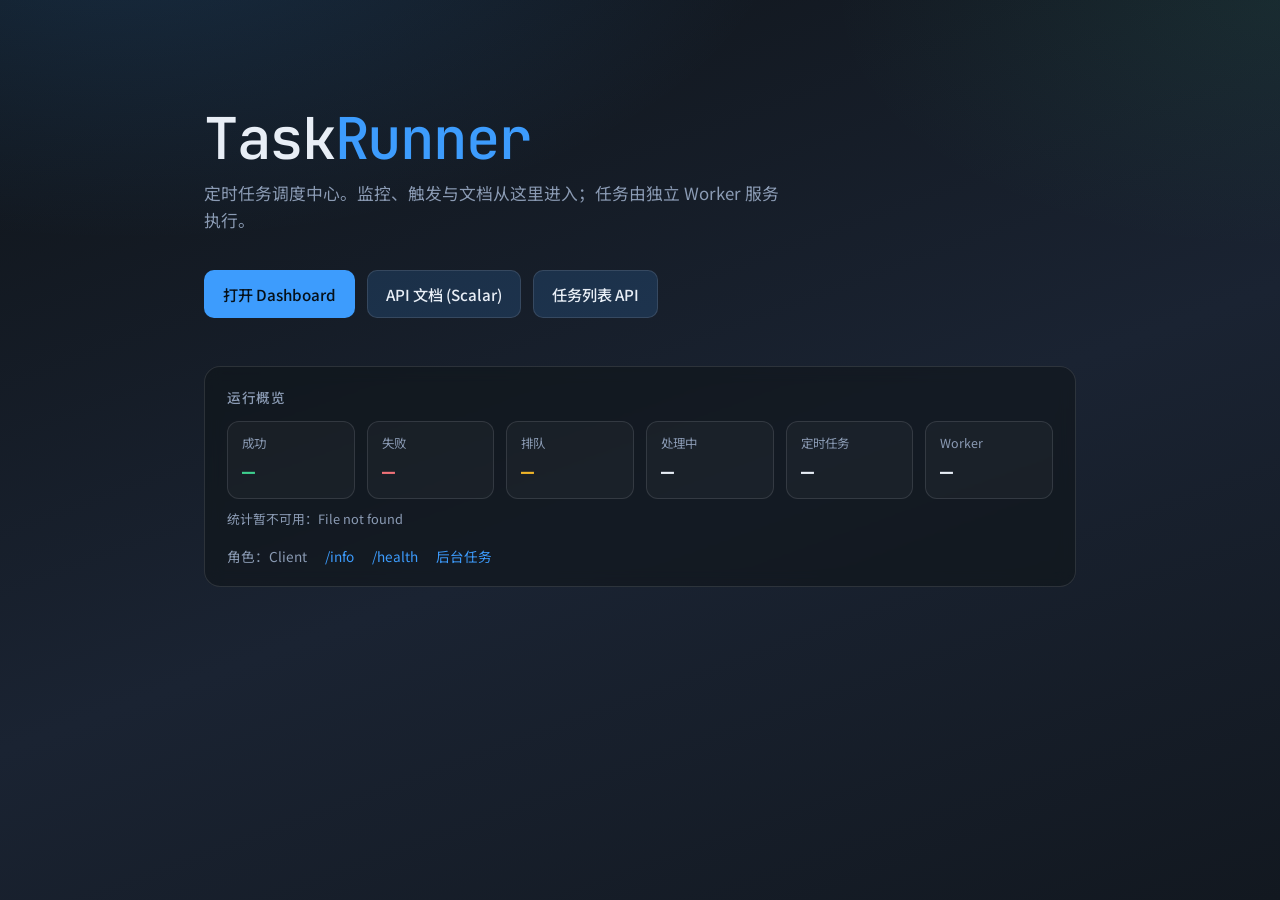
==== src/TaskRunner.Api/wwwroot/index.html @ 55ed44de "新增首页入口，并为 Scalar 接口补充简短中文摘要。 Co-authored-by: Cursor <cursoragent@cursor.com>" ====
<!DOCTYPE html>
<html lang="zh-CN">
<head>
  <meta charset="utf-8" />
  <meta name="viewport" content="width=device-width, initial-scale=1" />
  <title>TaskRunner</title>
  <link rel="preconnect" href="https://fonts.googleapis.com" />
  <link rel="preconnect" href="https://fonts.gstatic.com" crossorigin />
  <link href="https://fonts.googleapis.com/css2?family=Noto+Sans+SC:wght@400;500;700&family=JetBrains+Mono:wght@500&display=swap" rel="stylesheet" />
  <style>
    :root {
      --bg0: #0f1419;
      --bg1: #1a2332;
      --ink: #e8eef6;
      --muted: #8b9bb4;
      --line: rgba(232, 238, 246, 0.12);
      --accent: #3d9cfd;
      --accent-dim: rgba(61, 156, 253, 0.16);
      --ok: #3ecf8e;
      --warn: #f0b429;
      --bad: #f07178;
    }

    * { box-sizing: border-box; }
    html, body { height: 100%; margin: 0; }
    body {
      font-family: "Noto Sans SC", "Segoe UI", sans-serif;
      color: var(--ink);
      background:
        radial-gradient(1200px 600px at 10% -10%, rgba(61, 156, 253, 0.18), transparent 55%),
        radial-gradient(900px 500px at 100% 0%, rgba(62, 207, 142, 0.08), transparent 50%),
        linear-gradient(160deg, var(--bg0), var(--bg1) 55%, #121820);
      min-height: 100%;
    }

    .wrap {
      max-width: 920px;
      margin: 0 auto;
      padding: 12vh 24px 48px;
    }

    .brand {
      font-family: "JetBrains Mono", ui-monospace, monospace;
      font-size: clamp(2.4rem, 6vw, 3.6rem);
      font-weight: 500;
      letter-spacing: -0.04em;
      margin: 0 0 12px;
      line-height: 1.05;
    }

    .brand span { color: var(--accent); }

    .lead {
      margin: 0 0 36px;
      max-width: 36rem;
      color: var(--muted);
      font-size: 1.05rem;
      line-height: 1.6;
    }

    .actions {
      display: flex;
      flex-wrap: wrap;
      gap: 12px;
      margin-bottom: 48px;
    }

    .btn {
      display: inline-flex;
      align-items: center;
      gap: 8px;
      padding: 12px 18px;
      border-radius: 10px;
      text-decoration: none;
      font-weight: 500;
      font-size: 0.95rem;
      border: 1px solid var(--line);
      transition: transform 0.15s ease, background 0.15s ease, border-color 0.15s ease;
    }

    .btn:hover { transform: translateY(-1px); }
    .btn-primary {
      background: var(--accent);
      color: #061018;
      border-color: transparent;
    }
    .btn-primary:hover { background: #62b0ff; }
    .btn-ghost {
      background: var(--accent-dim);
      color: var(--ink);
    }
    .btn-ghost:hover { border-color: rgba(61, 156, 253, 0.45); }

    .panel {
      border: 1px solid var(--line);
      border-radius: 16px;
      background: rgba(15, 20, 25, 0.55);
      backdrop-filter: blur(8px);
      padding: 20px 22px;
    }

    .panel h2 {
      margin: 0 0 14px;
      font-size: 0.85rem;
      font-weight: 500;
      color: var(--muted);
      letter-spacing: 0.04em;
      text-transform: uppercase;
    }

    .stats {
      display: grid;
      grid-template-columns: repeat(auto-fit, minmax(120px, 1fr));
      gap: 12px;
    }

    .stat {
      padding: 12px 14px;
      border-radius: 12px;
      background: rgba(255, 255, 255, 0.03);
      border: 1px solid var(--line);
    }

    .stat .label {
      display: block;
      font-size: 0.78rem;
      color: var(--muted);
      margin-bottom: 6px;
    }

    .stat .value {
      font-family: "JetBrains Mono", ui-monospace, monospace;
      font-size: 1.35rem;
      font-weight: 500;
    }

    .stat.ok .value { color: var(--ok); }
    .stat.bad .value { color: var(--bad); }
    .stat.warn .value { color: var(--warn); }

    .meta {
      margin-top: 18px;
      display: flex;
      flex-wrap: wrap;
      gap: 10px 18px;
      font-size: 0.85rem;
      color: var(--muted);
    }

    .meta a { color: var(--accent); text-decoration: none; }
    .meta a:hover { text-decoration: underline; }

    .hint {
      margin-top: 10px;
      font-size: 0.8rem;
      color: var(--muted);
      min-height: 1.2em;
    }

    @media (max-width: 560px) {
      .wrap { padding-top: 8vh; }
      .actions { flex-direction: column; }
      .btn { justify-content: center; }
    }
  </style>
</head>
<body>
  <main class="wrap">
    <h1 class="brand">Task<span>Runner</span></h1>
    <p class="lead">定时任务调度中心。监控、触发与文档从这里进入；任务由独立 Worker 服务执行。</p>

    <div class="actions">
      <a class="btn btn-primary" id="link-dashboard" href="/taskrunner">打开 Dashboard</a>
      <a class="btn btn-ghost" id="link-scalar" href="/scalar" hidden>API 文档 (Scalar)</a>
      <a class="btn btn-ghost" href="/api/tasks">任务列表 API</a>
    </div>

    <section class="panel" aria-label="运行概览">
      <h2>运行概览</h2>
      <div class="stats" id="stats">
        <div class="stat ok"><span class="label">成功</span><span class="value" data-k="succeeded">—</span></div>
        <div class="stat bad"><span class="label">失败</span><span class="value" data-k="failed">—</span></div>
        <div class="stat warn"><span class="label">排队</span><span class="value" data-k="enqueued">—</span></div>
        <div class="stat"><span class="label">处理中</span><span class="value" data-k="processing">—</span></div>
        <div class="stat"><span class="label">定时任务</span><span class="value" data-k="recurring">—</span></div>
        <div class="stat"><span class="label">Worker</span><span class="value" data-k="servers">—</span></div>
      </div>
      <p class="hint" id="hint">正在加载统计…</p>
      <div class="meta">
        <span>角色：Client</span>
        <a href="/info">/info</a>
        <a href="/health">/health</a>
        <a href="/api/background-jobs">后台任务</a>
      </div>
    </section>
  </main>

  <script>
    (async function () {
      const hint = document.getElementById("hint");
      const scalar = document.getElementById("link-scalar");
      const dashboard = document.getElementById("link-dashboard");

      try {
        const info = await fetch("/info").then((r) => r.json());
        if (info.dashboard) dashboard.href = info.dashboard;
        if (info.scalar) {
          scalar.hidden = false;
          scalar.href = info.scalar;
        }
      } catch (_) {
        /* keep defaults */
      }

      try {
        const stats = await fetch("/api/tasks/statistics").then((r) => {
          if (!r.ok) throw new Error(r.statusText);
          return r.json();
        });
        const map = {
          succeeded: stats.succeeded,
          failed: stats.failed,
          enqueued: stats.enqueued,
          processing: stats.processing,
          recurring: stats.recurring,
          servers: stats.servers
        };
        for (const [key, value] of Object.entries(map)) {
          const el = document.querySelector('[data-k="' + key + '"]');
          if (el) el.textContent = value ?? "—";
        }
        hint.textContent = "数据来自 Hangfire 监控接口。";
      } catch (err) {
        hint.textContent = "统计暂不可用：" + (err.message || "未知错误");
      }
    })();
  </script>
</body>
</html>
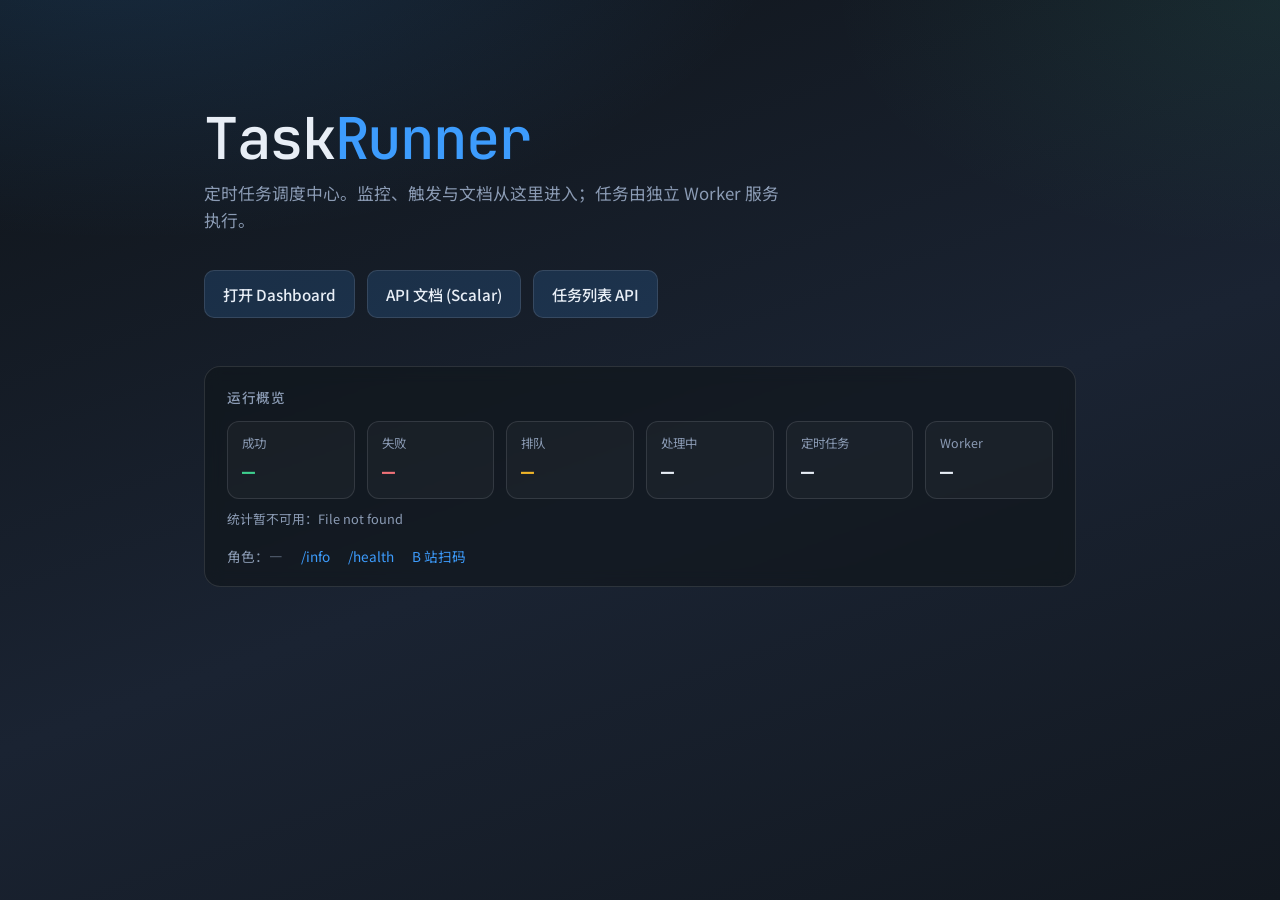
==== commit 271e2211: "重构简化项目：删除死代码、合并双库、优化 B 站日志格式 - 批次A：删除 Background 任务子系统、空转心跳服务、重复脚本及无效 using - 批次B：删除 Parameters 全链路；" ====
--- a/src/TaskRunner.Api/wwwroot/index.html
+++ b/src/TaskRunner.Api/wwwroot/index.html
@@ -1,239 +1,279 @@
 <!DOCTYPE html>
 <html lang="zh-CN">
 <head>
-  <meta charset="utf-8" />
-  <meta name="viewport" content="width=device-width, initial-scale=1" />
-  <title>TaskRunner</title>
-  <link rel="preconnect" href="https://fonts.googleapis.com" />
-  <link rel="preconnect" href="https://fonts.gstatic.com" crossorigin />
-  <link href="https://fonts.googleapis.com/css2?family=Noto+Sans+SC:wght@400;500;700&family=JetBrains+Mono:wght@500&display=swap" rel="stylesheet" />
-  <style>
-    :root {
-      --bg0: #0f1419;
-      --bg1: #1a2332;
-      --ink: #e8eef6;
-      --muted: #8b9bb4;
-      --line: rgba(232, 238, 246, 0.12);
-      --accent: #3d9cfd;
-      --accent-dim: rgba(61, 156, 253, 0.16);
-      --ok: #3ecf8e;
-      --warn: #f0b429;
-      --bad: #f07178;
-    }
-
-    * { box-sizing: border-box; }
-    html, body { height: 100%; margin: 0; }
-    body {
-      font-family: "Noto Sans SC", "Segoe UI", sans-serif;
-      color: var(--ink);
-      background:
-        radial-gradient(1200px 600px at 10% -10%, rgba(61, 156, 253, 0.18), transparent 55%),
-        radial-gradient(900px 500px at 100% 0%, rgba(62, 207, 142, 0.08), transparent 50%),
-        linear-gradient(160deg, var(--bg0), var(--bg1) 55%, #121820);
-      min-height: 100%;
-    }
-
-    .wrap {
-      max-width: 920px;
-      margin: 0 auto;
-      padding: 12vh 24px 48px;
-    }
-
-    .brand {
-      font-family: "JetBrains Mono", ui-monospace, monospace;
-      font-size: clamp(2.4rem, 6vw, 3.6rem);
-      font-weight: 500;
-      letter-spacing: -0.04em;
-      margin: 0 0 12px;
-      line-height: 1.05;
-    }
-
-    .brand span { color: var(--accent); }
-
-    .lead {
-      margin: 0 0 36px;
-      max-width: 36rem;
-      color: var(--muted);
-      font-size: 1.05rem;
-      line-height: 1.6;
-    }
-
-    .actions {
-      display: flex;
-      flex-wrap: wrap;
-      gap: 12px;
-      margin-bottom: 48px;
-    }
-
-    .btn {
-      display: inline-flex;
-      align-items: center;
-      gap: 8px;
-      padding: 12px 18px;
-      border-radius: 10px;
-      text-decoration: none;
-      font-weight: 500;
-      font-size: 0.95rem;
-      border: 1px solid var(--line);
-      transition: transform 0.15s ease, background 0.15s ease, border-color 0.15s ease;
-    }
-
-    .btn:hover { transform: translateY(-1px); }
-    .btn-primary {
-      background: var(--accent);
-      color: #061018;
-      border-color: transparent;
-    }
-    .btn-primary:hover { background: #62b0ff; }
-    .btn-ghost {
-      background: var(--accent-dim);
-      color: var(--ink);
-    }
-    .btn-ghost:hover { border-color: rgba(61, 156, 253, 0.45); }
-
-    .panel {
-      border: 1px solid var(--line);
-      border-radius: 16px;
-      background: rgba(15, 20, 25, 0.55);
-      backdrop-filter: blur(8px);
-      padding: 20px 22px;
-    }
-
-    .panel h2 {
-      margin: 0 0 14px;
-      font-size: 0.85rem;
-      font-weight: 500;
-      color: var(--muted);
-      letter-spacing: 0.04em;
-      text-transform: uppercase;
-    }
-
-    .stats {
-      display: grid;
-      grid-template-columns: repeat(auto-fit, minmax(120px, 1fr));
-      gap: 12px;
-    }
-
-    .stat {
-      padding: 12px 14px;
-      border-radius: 12px;
-      background: rgba(255, 255, 255, 0.03);
-      border: 1px solid var(--line);
-    }
-
-    .stat .label {
-      display: block;
-      font-size: 0.78rem;
-      color: var(--muted);
-      margin-bottom: 6px;
-    }
-
-    .stat .value {
-      font-family: "JetBrains Mono", ui-monospace, monospace;
-      font-size: 1.35rem;
-      font-weight: 500;
-    }
-
-    .stat.ok .value { color: var(--ok); }
-    .stat.bad .value { color: var(--bad); }
-    .stat.warn .value { color: var(--warn); }
-
-    .meta {
-      margin-top: 18px;
-      display: flex;
-      flex-wrap: wrap;
-      gap: 10px 18px;
-      font-size: 0.85rem;
-      color: var(--muted);
-    }
-
-    .meta a { color: var(--accent); text-decoration: none; }
-    .meta a:hover { text-decoration: underline; }
-
-    .hint {
-      margin-top: 10px;
-      font-size: 0.8rem;
-      color: var(--muted);
-      min-height: 1.2em;
-    }
-
-    @media (max-width: 560px) {
-      .wrap { padding-top: 8vh; }
-      .actions { flex-direction: column; }
-      .btn { justify-content: center; }
-    }
-  </style>
+    <meta charset="utf-8" />
+    <meta name="viewport" content="width=device-width, initial-scale=1" />
+    <title>TaskRunner</title>
+    <link rel="preconnect" href="https://fonts.googleapis.com" />
+    <link rel="preconnect" href="https://fonts.gstatic.com" crossorigin />
+    <link href="https://fonts.googleapis.com/css2?family=Noto+Sans+SC:wght@400;500;700&family=JetBrains+Mono:wght@500&display=swap" rel="stylesheet" />
+    <style>
+        :root {
+            --bg0: #0f1419;
+            --bg1: #1a2332;
+            --ink: #e8eef6;
+            --muted: #8b9bb4;
+            --line: rgba(232, 238, 246, 0.12);
+            --accent: #3d9cfd;
+            --accent-dim: rgba(61, 156, 253, 0.16);
+            --ok: #3ecf8e;
+            --warn: #f0b429;
+            --bad: #f07178;
+        }
+
+        * {
+            box-sizing: border-box;
+        }
+
+        html, body {
+            height: 100%;
+            margin: 0;
+        }
+
+        body {
+            font-family: "Noto Sans SC", "Segoe UI", sans-serif;
+            color: var(--ink);
+            background: radial-gradient(1200px 600px at 10% -10%, rgba(61, 156, 253, 0.18), transparent 55%), radial-gradient(900px 500px at 100% 0%, rgba(62, 207, 142, 0.08), transparent 50%), linear-gradient(160deg, var(--bg0), var(--bg1) 55%, #121820);
+            min-height: 100%;
+        }
+
+        .wrap {
+            max-width: 920px;
+            margin: 0 auto;
+            padding: 12vh 24px 48px;
+        }
+
+        .brand {
+            font-family: "JetBrains Mono", ui-monospace, monospace;
+            font-size: clamp(2.4rem, 6vw, 3.6rem);
+            font-weight: 500;
+            letter-spacing: -0.04em;
+            margin: 0 0 12px;
+            line-height: 1.05;
+        }
+
+            .brand span {
+                color: var(--accent);
+            }
+
+        .lead {
+            margin: 0 0 36px;
+            max-width: 36rem;
+            color: var(--muted);
+            font-size: 1.05rem;
+            line-height: 1.6;
+        }
+
+        .actions {
+            display: flex;
+            flex-wrap: wrap;
+            gap: 12px;
+            margin-bottom: 48px;
+        }
+
+        .btn {
+            display: inline-flex;
+            align-items: center;
+            gap: 8px;
+            padding: 12px 18px;
+            border-radius: 10px;
+            text-decoration: none;
+            font-weight: 500;
+            font-size: 0.95rem;
+            border: 1px solid var(--line);
+            transition: transform 0.15s ease, background 0.15s ease, border-color 0.15s ease;
+        }
+
+            .btn:hover {
+                transform: translateY(-1px);
+            }
+
+        .btn-primary {
+            background: var(--accent);
+            color: #061018;
+            border-color: transparent;
+        }
+
+            .btn-primary:hover {
+                background: #62b0ff;
+            }
+
+        .btn-ghost {
+            background: var(--accent-dim);
+            color: var(--ink);
+        }
+
+            .btn-ghost:hover {
+                border-color: rgba(61, 156, 253, 0.45);
+            }
+
+        .panel {
+            border: 1px solid var(--line);
+            border-radius: 16px;
+            background: rgba(15, 20, 25, 0.55);
+            backdrop-filter: blur(8px);
+            padding: 20px 22px;
+        }
+
+            .panel h2 {
+                margin: 0 0 14px;
+                font-size: 0.85rem;
+                font-weight: 500;
+                color: var(--muted);
+                letter-spacing: 0.04em;
+                text-transform: uppercase;
+            }
+
+        .stats {
+            display: grid;
+            grid-template-columns: repeat(auto-fit, minmax(120px, 1fr));
+            gap: 12px;
+        }
+
+        .stat {
+            padding: 12px 14px;
+            border-radius: 12px;
+            background: rgba(255, 255, 255, 0.03);
+            border: 1px solid var(--line);
+        }
+
+            .stat .label {
+                display: block;
+                font-size: 0.78rem;
+                color: var(--muted);
+                margin-bottom: 6px;
+            }
+
+            .stat .value {
+                font-family: "JetBrains Mono", ui-monospace, monospace;
+                font-size: 1.35rem;
+                font-weight: 500;
+            }
+
+            .stat.ok .value {
+                color: var(--ok);
+            }
+
+            .stat.bad .value {
+                color: var(--bad);
+            }
+
+            .stat.warn .value {
+                color: var(--warn);
+            }
+
+        .meta {
+            margin-top: 18px;
+            display: flex;
+            flex-wrap: wrap;
+            gap: 10px 18px;
+            font-size: 0.85rem;
+            color: var(--muted);
+        }
+
+            .meta a {
+                color: var(--accent);
+                text-decoration: none;
+            }
+
+                .meta a:hover {
+                    text-decoration: underline;
+                }
+
+        .hint {
+            margin-top: 10px;
+            font-size: 0.8rem;
+            color: var(--muted);
+            min-height: 1.2em;
+        }
+
+        @media (max-width: 560px) {
+            .wrap {
+                padding-top: 8vh;
+            }
+
+            .actions {
+                flex-direction: column;
+            }
+
+            .btn {
+                justify-content: center;
+            }
+        }
+    </style>
 </head>
 <body>
-  <main class="wrap">
-    <h1 class="brand">Task<span>Runner</span></h1>
-    <p class="lead">定时任务调度中心。监控、触发与文档从这里进入；任务由独立 Worker 服务执行。</p>
-
-    <div class="actions">
-      <a class="btn btn-primary" id="link-dashboard" href="/taskrunner">打开 Dashboard</a>
-      <a class="btn btn-ghost" id="link-scalar" href="/scalar" hidden>API 文档 (Scalar)</a>
-      <a class="btn btn-ghost" href="/api/tasks">任务列表 API</a>
-    </div>
-
-    <section class="panel" aria-label="运行概览">
-      <h2>运行概览</h2>
-      <div class="stats" id="stats">
-        <div class="stat ok"><span class="label">成功</span><span class="value" data-k="succeeded">—</span></div>
-        <div class="stat bad"><span class="label">失败</span><span class="value" data-k="failed">—</span></div>
-        <div class="stat warn"><span class="label">排队</span><span class="value" data-k="enqueued">—</span></div>
-        <div class="stat"><span class="label">处理中</span><span class="value" data-k="processing">—</span></div>
-        <div class="stat"><span class="label">定时任务</span><span class="value" data-k="recurring">—</span></div>
-        <div class="stat"><span class="label">Worker</span><span class="value" data-k="servers">—</span></div>
-      </div>
-      <p class="hint" id="hint">正在加载统计…</p>
-      <div class="meta">
-        <span>角色：Client</span>
-        <a href="/info">/info</a>
-        <a href="/health">/health</a>
-        <a href="/api/background-jobs">后台任务</a>
-      </div>
-    </section>
-  </main>
-
-  <script>
-    (async function () {
-      const hint = document.getElementById("hint");
-      const scalar = document.getElementById("link-scalar");
-      const dashboard = document.getElementById("link-dashboard");
-
-      try {
-        const info = await fetch("/info").then((r) => r.json());
-        if (info.dashboard) dashboard.href = info.dashboard;
-        if (info.scalar) {
-          scalar.hidden = false;
-          scalar.href = info.scalar;
-        }
-      } catch (_) {
-        /* keep defaults */
-      }
-
-      try {
-        const stats = await fetch("/api/tasks/statistics").then((r) => {
-          if (!r.ok) throw new Error(r.statusText);
-          return r.json();
-        });
-        const map = {
-          succeeded: stats.succeeded,
-          failed: stats.failed,
-          enqueued: stats.enqueued,
-          processing: stats.processing,
-          recurring: stats.recurring,
-          servers: stats.servers
-        };
-        for (const [key, value] of Object.entries(map)) {
-          const el = document.querySelector('[data-k="' + key + '"]');
-          if (el) el.textContent = value ?? "—";
-        }
-        hint.textContent = "数据来自 Hangfire 监控接口。";
-      } catch (err) {
-        hint.textContent = "统计暂不可用：" + (err.message || "未知错误");
-      }
-    })();
-  </script>
+    <main class="wrap">
+        <h1 class="brand">Task<span>Runner</span></h1>
+        <p class="lead">定时任务调度中心。监控、触发与文档从这里进入；任务由独立 Worker 服务执行。</p>
+
+        <div class="actions">
+            <a class="btn btn-ghost" id="link-dashboard" href="/taskrunner">打开 Dashboard</a>
+            <a class="btn btn-ghost" id="link-scalar" href="/scalar" hidden>API 文档 (Scalar)</a>
+            <a class="btn btn-ghost" href="/api/tasks">任务列表 API</a>
+        </div>
+
+        <section class="panel" aria-label="运行概览">
+            <h2>运行概览</h2>
+            <div class="stats" id="stats">
+                <div class="stat ok"><span class="label">成功</span><span class="value" data-k="succeeded">—</span></div>
+                <div class="stat bad"><span class="label">失败</span><span class="value" data-k="failed">—</span></div>
+                <div class="stat warn"><span class="label">排队</span><span class="value" data-k="enqueued">—</span></div>
+                <div class="stat"><span class="label">处理中</span><span class="value" data-k="processing">—</span></div>
+                <div class="stat"><span class="label">定时任务</span><span class="value" data-k="recurring">—</span></div>
+                <div class="stat"><span class="label">Worker</span><span class="value" data-k="servers">—</span></div>
+            </div>
+            <p class="hint" id="hint">正在加载统计…</p>
+            <div class="meta">
+                <span>角色：<span id="role">—</span></span>
+                <a href="/info">/info</a>
+                <a href="/health">/health</a>
+                <a href="/bilibili-login.html">B 站扫码</a>
+            </div>
+        </section>
+    </main>
+
+    <script>
+        (async function () {
+            const hint = document.getElementById("hint");
+            const scalar = document.getElementById("link-scalar");
+            const dashboard = document.getElementById("link-dashboard");
+
+            try {
+                const info = await fetch("/info").then((r) => r.json());
+                if (info.dashboard) dashboard.href = info.dashboard;
+                const role = document.getElementById("role");
+                if (role && info.role) role.textContent = info.role;
+                if (info.scalar) {
+                    scalar.hidden = false;
+                    scalar.href = info.scalar;
+                }
+            } catch (_) {
+                /* keep defaults */
+            }
+
+            try {
+                const stats = await fetch("/api/tasks/statistics").then((r) => {
+                    if (!r.ok) throw new Error(r.statusText);
+                    return r.json();
+                });
+                const map = {
+                    succeeded: stats.succeeded,
+                    failed: stats.failed,
+                    enqueued: stats.enqueued,
+                    processing: stats.processing,
+                    recurring: stats.recurring,
+                    servers: stats.servers
+                };
+                for (const [key, value] of Object.entries(map)) {
+                    const el = document.querySelector('[data-k="' + key + '"]');
+                    if (el) el.textContent = value ?? "—";
+                }
+                hint.textContent = "数据来自 Hangfire 监控接口。";
+            } catch (err) {
+                hint.textContent = "统计暂不可用：" + (err.message || "未知错误");
+            }
+        })();
+    </script>
 </body>
 </html>
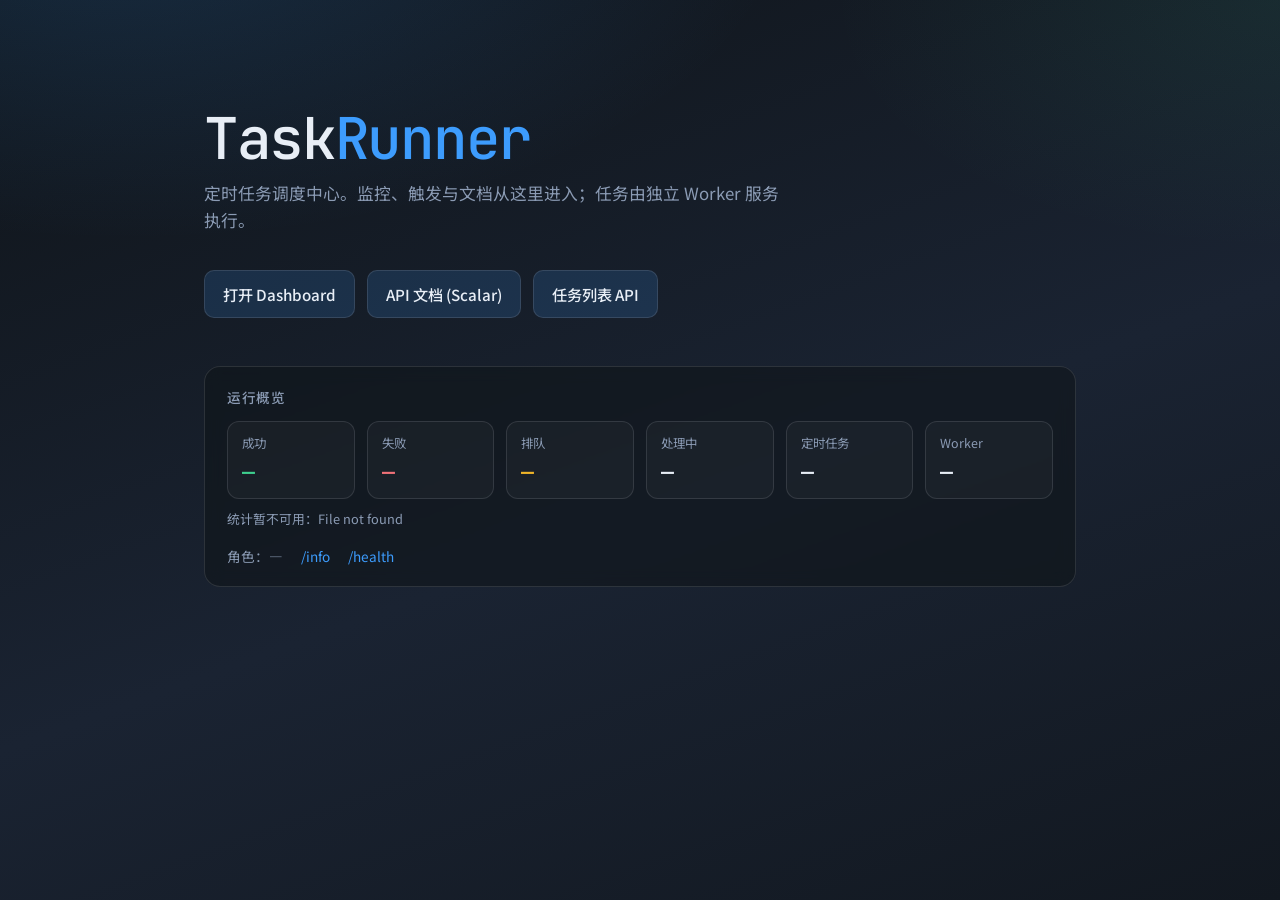
==== commit 887525a5: "feat!: 移除 Bilibili 业务模块，回归纯调度平台 BREAKING CHANGE: 删除 TaskRunner.Bilibili 项目、/api/bilibili 接口、 bilibil" ====
--- a/src/TaskRunner.Api/wwwroot/index.html
+++ b/src/TaskRunner.Api/wwwroot/index.html
@@ -228,7 +228,6 @@
                 <span>角色：<span id="role">—</span></span>
                 <a href="/info">/info</a>
                 <a href="/health">/health</a>
-                <a href="/bilibili-login.html">B 站扫码</a>
             </div>
         </section>
     </main>
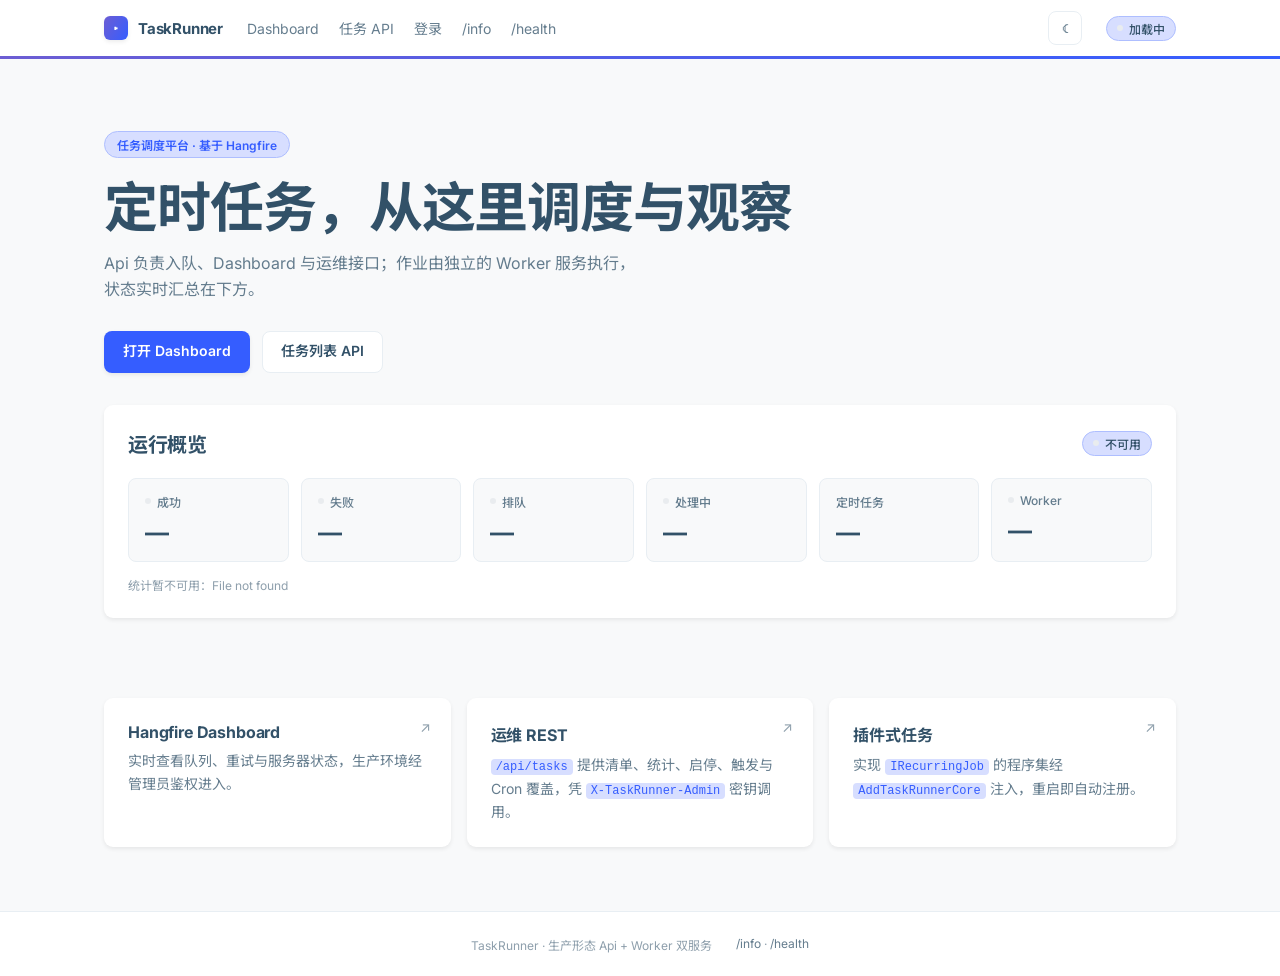
==== commit 30b9f4a5: "feat: Linux 部署支持——systemd 接入、部署件、打包脚本与部署文档 deploy/linux/ 提供 systemd 单元（Type=notify、崩溃自拉）与服务器端 instal" ====
--- a/src/TaskRunner.Api/wwwroot/index.html
+++ b/src/TaskRunner.Api/wwwroot/index.html
@@ -3,246 +3,631 @@
 <head>
     <meta charset="utf-8" />
     <meta name="viewport" content="width=device-width, initial-scale=1" />
-    <title>TaskRunner</title>
+    <title>TaskRunner — 任务调度平台</title>
+    <script>
+        // 主题初始化须在样式应用前完成，避免闪烁
+        document.documentElement.setAttribute(
+            "data-theme",
+            localStorage.getItem("tr-theme") === "dark" ? "dark" : "light");
+    </script>
     <link rel="preconnect" href="https://fonts.googleapis.com" />
     <link rel="preconnect" href="https://fonts.gstatic.com" crossorigin />
-    <link href="https://fonts.googleapis.com/css2?family=Noto+Sans+SC:wght@400;500;700&family=JetBrains+Mono:wght@500&display=swap" rel="stylesheet" />
+    <link href="https://fonts.googleapis.com/css2?family=Inter:wght@400;500;600;700&family=Noto+Sans+SC:wght@400;500;700&display=swap" rel="stylesheet" />
     <style>
+        /* 双主题 token：
+           light = LeptonX Light（源自 @volosoft/ngx-lepton-x bootstrap-light.css，紫蓝品牌渐变）
+           dark  = Linear（#010102 近黑画布 + 发丝线 + 薰衣草蓝 #5e6ad2，无渐变无阴影） */
         :root {
-            --bg0: #0f1419;
-            --bg1: #1a2332;
-            --ink: #e8eef6;
-            --muted: #8b9bb4;
-            --line: rgba(232, 238, 246, 0.12);
-            --accent: #3d9cfd;
-            --accent-dim: rgba(61, 156, 253, 0.16);
-            --ok: #3ecf8e;
-            --warn: #f0b429;
-            --bad: #f07178;
+            --radius: 8px;
+            --radius-lg: 9px;
+        }
+
+        html[data-theme="light"] {
+            color-scheme: light;
+            --body-bg: #f8f9fa;
+            --card-bg: #ffffff;
+            --tile-bg: #f8f9fa;
+            --border-color: #e8eef3;
+            --hover-border: #aebeff;
+            --body-color: #325168;
+            --body-secondary-color: rgba(50, 81, 104, 0.75);
+            --body-tertiary-color: rgba(50, 81, 104, 0.55);
+            --primary: #355dff;
+            --primary-hover: #2a4ae6;
+            --primary-bg-subtle: #d7deff;
+            --primary-border-subtle: #aebeff;
+            --mark-bg: linear-gradient(120deg, #6c5dd3 0%, #355dff 100%);
+            --brand-gradient: linear-gradient(120deg, #6c5dd3 0%, #355dff 100%);
+            --chip-bg: #d7deff;
+            --chip-border: #aebeff;
+            --chip-ink: #355dff;
+            --badge-bg: #d7deff;
+            --badge-border: #aebeff;
+            --badge-ink: #325168;
+            --btn2-hover-bg: #ffffff;
+            --card-hover-bg: #ffffff;
+            --secondary-bg: #e9ecef;
+            --success: #4fbf67;
+            --danger: #c00d49;
+            --shadow-sm: 0 0.125rem 0.25rem rgba(0, 0, 0, 0.075);
+            --shadow: 0 0.5rem 1rem rgba(0, 0, 0, 0.15);
+            --focus-ring: rgba(53, 93, 255, 0.12);
+            --nav-bg: rgba(255, 255, 255, 0.9);
+            --foot-bg: #ffffff;
+        }
+
+        html[data-theme="dark"] {
+            color-scheme: dark;
+            --body-bg: #010102;
+            --card-bg: #0f1011;
+            --tile-bg: #010102;
+            --border-color: #23252a;
+            --hover-border: #34343a;
+            --body-color: #f7f8f8;
+            --body-secondary-color: #d0d6e0;
+            --body-tertiary-color: #8a8f98;
+            --primary: #5e6ad2;
+            --primary-hover: #828fff;
+            --primary-bg-subtle: rgba(94, 106, 210, 0.16);
+            --primary-border-subtle: rgba(94, 106, 210, 0.45);
+            --mark-bg: #5e6ad2;
+            --chip-bg: transparent;
+            --chip-border: transparent;
+            --chip-ink: #8a8f98;
+            --badge-bg: #141516;
+            --badge-border: transparent;
+            --badge-ink: #d0d6e0;
+            --btn2-hover-bg: #141516;
+            --card-hover-bg: #141516;
+            --secondary-bg: #34343a;
+            --success: #27a644;
+            --danger: #eb5757;
+            --shadow-sm: none;
+            --shadow: none;
+            --focus-ring: rgba(94, 106, 210, 0.25);
+            --nav-bg: rgba(1, 1, 2, 0.86);
+            --foot-bg: #010102;
+            --radius-lg: 12px;
         }
 
         * {
             box-sizing: border-box;
         }
 
-        html, body {
-            height: 100%;
+        html {
+            background: var(--body-bg);
+        }
+
+        body {
             margin: 0;
-        }
-
-        body {
-            font-family: "Noto Sans SC", "Segoe UI", sans-serif;
-            color: var(--ink);
-            background: radial-gradient(1200px 600px at 10% -10%, rgba(61, 156, 253, 0.18), transparent 55%), radial-gradient(900px 500px at 100% 0%, rgba(62, 207, 142, 0.08), transparent 50%), linear-gradient(160deg, var(--bg0), var(--bg1) 55%, #121820);
-            min-height: 100%;
-        }
-
-        .wrap {
-            max-width: 920px;
+            min-height: 100vh;
+            background: var(--body-bg);
+            color: var(--body-color);
+            font-family: "Inter", -apple-system, "Segoe UI", "Noto Sans SC", "PingFang SC", "Microsoft YaHei", sans-serif;
+            font-size: 14px;
+            -webkit-font-smoothing: antialiased;
+        }
+
+        a {
+            color: var(--primary);
+            text-decoration: none;
+        }
+
+            a:hover {
+                text-decoration: underline;
+            }
+
+        [hidden] {
+            display: none !important;
+        }
+
+        :focus-visible {
+            outline: 2px solid var(--primary-border-subtle);
+            outline-offset: 2px;
+        }
+
+        .container {
+            max-width: 1120px;
             margin: 0 auto;
-            padding: 12vh 24px 48px;
-        }
-
-        .brand {
-            font-family: "JetBrains Mono", ui-monospace, monospace;
-            font-size: clamp(2.4rem, 6vw, 3.6rem);
+            padding: 0 24px;
+        }
+
+        /* ── 顶导航 ─────────────────────────────────────────── */
+
+        .nav {
+            position: sticky;
+            top: 0;
+            z-index: 10;
+            background: var(--nav-bg);
+            backdrop-filter: blur(10px);
+        }
+
+        .nav::after {
+            content: "";
+            display: block;
+            height: 3px;
+            background: var(--brand-gradient, transparent);
+        }
+
+        html[data-theme="dark"] .nav::after {
+            display: none;
+        }
+
+        .nav-inner {
+            height: 56px;
+            display: flex;
+            align-items: center;
+            gap: 24px;
+        }
+
+        .wordmark {
+            display: inline-flex;
+            align-items: center;
+            gap: 10px;
+            font-size: 15px;
+            font-weight: 700;
+            letter-spacing: -0.2px;
+            color: var(--body-color);
+        }
+
+            .wordmark:hover {
+                text-decoration: none;
+            }
+
+        .wordmark .mark {
+            width: 24px;
+            height: 24px;
+            border-radius: 6px;
+            background: var(--mark-bg);
+            color: #fff;
+            display: inline-flex;
+            align-items: center;
+            justify-content: center;
+            font-size: 11px;
+            box-shadow: var(--shadow-sm);
+        }
+
+        .nav-links {
+            display: flex;
+            align-items: center;
+            gap: 20px;
+            font-size: 14px;
+        }
+
+            .nav-links a {
+                color: var(--body-secondary-color);
+            }
+
+                .nav-links a:hover {
+                    color: var(--primary);
+                    text-decoration: none;
+                }
+
+        .nav-spacer {
+            flex: 1;
+        }
+
+        .badge {
+            display: inline-flex;
+            align-items: center;
+            gap: 6px;
+            background: var(--badge-bg);
+            border: 1px solid var(--badge-border);
+            color: var(--badge-ink);
+            font-size: 12px;
             font-weight: 500;
-            letter-spacing: -0.04em;
-            margin: 0 0 12px;
-            line-height: 1.05;
-        }
-
-            .brand span {
-                color: var(--accent);
-            }
-
-        .lead {
-            margin: 0 0 36px;
-            max-width: 36rem;
-            color: var(--muted);
-            font-size: 1.05rem;
+            border-radius: 9999px;
+            padding: 3px 10px;
+            white-space: nowrap;
+        }
+
+            .badge .dot {
+                width: 6px;
+                height: 6px;
+                border-radius: 9999px;
+                background: var(--secondary-bg);
+            }
+
+            .badge .dot.ok {
+                background: var(--success);
+            }
+
+        .theme-toggle {
+            width: 34px;
+            height: 34px;
+            display: inline-flex;
+            align-items: center;
+            justify-content: center;
+            background: var(--card-bg);
+            border: 1px solid var(--border-color);
+            border-radius: var(--radius);
+            color: var(--body-secondary-color);
+            font-size: 14px;
+            cursor: pointer;
+            transition: border-color 0.15s ease, color 0.15s ease;
+        }
+
+            .theme-toggle:hover {
+                border-color: var(--hover-border);
+                color: var(--primary);
+            }
+
+        /* ── hero ───────────────────────────────────────────── */
+
+        .hero {
+            padding: 72px 0 40px;
+        }
+
+        .eyebrow {
+            display: inline-flex;
+            align-items: center;
+            gap: 8px;
+            background: var(--chip-bg);
+            border: 1px solid var(--chip-border);
+            color: var(--chip-ink);
+            font-size: 12px;
+            font-weight: 600;
+            border-radius: 9999px;
+            padding: 4px 12px;
+            margin: 0 0 20px;
+        }
+
+        h1 {
+            margin: 0 0 14px;
+            font-size: clamp(34px, 5vw, 54px);
+            font-weight: 700;
+            line-height: 1.1;
+            letter-spacing: -0.02em;
+            color: var(--body-color);
+            max-width: 18em;
+        }
+
+        .subhead {
+            margin: 0;
+            max-width: 34em;
+            font-size: 16px;
+            font-weight: 400;
             line-height: 1.6;
+            color: var(--body-secondary-color);
         }
 
         .actions {
             display: flex;
             flex-wrap: wrap;
             gap: 12px;
-            margin-bottom: 48px;
+            margin-top: 28px;
         }
 
         .btn {
             display: inline-flex;
             align-items: center;
             gap: 8px;
-            padding: 12px 18px;
-            border-radius: 10px;
-            text-decoration: none;
-            font-weight: 500;
-            font-size: 0.95rem;
-            border: 1px solid var(--line);
-            transition: transform 0.15s ease, background 0.15s ease, border-color 0.15s ease;
+            font-size: 14px;
+            font-weight: 600;
+            line-height: 1.2;
+            padding: 10px 18px;
+            border-radius: var(--radius);
+            border: 1px solid transparent;
+            transition: background 0.15s ease, border-color 0.15s ease, box-shadow 0.15s ease;
+            min-height: 42px;
         }
 
             .btn:hover {
-                transform: translateY(-1px);
+                text-decoration: none;
             }
 
         .btn-primary {
-            background: var(--accent);
-            color: #061018;
-            border-color: transparent;
+            background: var(--primary);
+            color: #fff;
+            box-shadow: var(--shadow-sm);
         }
 
             .btn-primary:hover {
-                background: #62b0ff;
-            }
-
-        .btn-ghost {
-            background: var(--accent-dim);
-            color: var(--ink);
-        }
-
-            .btn-ghost:hover {
-                border-color: rgba(61, 156, 253, 0.45);
-            }
-
-        .panel {
-            border: 1px solid var(--line);
-            border-radius: 16px;
-            background: rgba(15, 20, 25, 0.55);
-            backdrop-filter: blur(8px);
-            padding: 20px 22px;
-        }
-
-            .panel h2 {
-                margin: 0 0 14px;
-                font-size: 0.85rem;
-                font-weight: 500;
-                color: var(--muted);
-                letter-spacing: 0.04em;
-                text-transform: uppercase;
+                background: var(--primary-hover);
+                color: #fff;
+            }
+
+        .btn-secondary {
+            background: var(--card-bg);
+            color: var(--body-color);
+            border-color: var(--border-color);
+        }
+
+            .btn-secondary:hover {
+                background: var(--btn2-hover-bg);
+                border-color: var(--hover-border);
+                color: var(--primary);
+            }
+
+        /* ── 运行概览卡片 ───────────────────────────────────── */
+
+        .console {
+            background: var(--card-bg);
+            border: 0;
+            border-radius: var(--radius-lg);
+            box-shadow: var(--shadow-sm);
+            padding: 24px;
+            margin: 32px 0 0;
+        }
+
+        .console-head {
+            display: flex;
+            align-items: center;
+            justify-content: space-between;
+            gap: 12px;
+            margin-bottom: 20px;
+        }
+
+            .console-head h2 {
+                margin: 0;
+                font-size: 20px;
+                font-weight: 700;
+                letter-spacing: -0.02em;
+                color: var(--body-color);
             }
 
         .stats {
             display: grid;
-            grid-template-columns: repeat(auto-fit, minmax(120px, 1fr));
+            grid-template-columns: repeat(auto-fit, minmax(150px, 1fr));
             gap: 12px;
         }
 
         .stat {
-            padding: 12px 14px;
-            border-radius: 12px;
-            background: rgba(255, 255, 255, 0.03);
-            border: 1px solid var(--line);
+            background: var(--tile-bg);
+            border: 1px solid var(--border-color);
+            border-radius: var(--radius);
+            padding: 14px 16px;
         }
 
             .stat .label {
-                display: block;
-                font-size: 0.78rem;
-                color: var(--muted);
-                margin-bottom: 6px;
+                display: flex;
+                align-items: center;
+                gap: 6px;
+                font-size: 12px;
+                font-weight: 500;
+                color: var(--body-secondary-color);
+                margin-bottom: 8px;
+            }
+
+            .stat .dot {
+                width: 6px;
+                height: 6px;
+                border-radius: 9999px;
+                background: var(--secondary-bg);
+            }
+
+            .stat .dot.ok {
+                background: var(--success);
+            }
+
+            .stat .dot.bad {
+                background: var(--danger);
             }
 
             .stat .value {
-                font-family: "JetBrains Mono", ui-monospace, monospace;
-                font-size: 1.35rem;
-                font-weight: 500;
-            }
-
-            .stat.ok .value {
-                color: var(--ok);
-            }
-
-            .stat.bad .value {
-                color: var(--bad);
-            }
-
-            .stat.warn .value {
-                color: var(--warn);
-            }
-
-        .meta {
-            margin-top: 18px;
+                font-size: 24px;
+                font-weight: 700;
+                letter-spacing: -0.02em;
+                color: var(--body-color);
+            }
+
+        .hint {
+            margin: 16px 0 0;
+            font-size: 12px;
+            line-height: 1.4;
+            color: var(--body-tertiary-color);
+            min-height: 1.4em;
+        }
+
+            .hint a {
+                color: var(--primary);
+            }
+
+        /* ── 特性卡 ─────────────────────────────────────────── */
+
+        .features {
+            display: grid;
+            grid-template-columns: repeat(3, 1fr);
+            gap: 16px;
+            padding: 40px 0 64px;
+        }
+
+        .feature {
+            position: relative;
+            display: block;
+            background: var(--card-bg);
+            border: 0;
+            border-radius: var(--radius-lg);
+            box-shadow: var(--shadow-sm);
+            padding: 24px;
+            color: var(--body-color);
+            transition: box-shadow 0.15s ease, transform 0.15s ease, background 0.15s ease, border-color 0.15s ease;
+        }
+
+            .feature:hover {
+                background: var(--card-hover-bg);
+                box-shadow: var(--shadow);
+                transform: translateY(-2px);
+                text-decoration: none;
+            }
+
+        html[data-theme="dark"] .feature {
+            border: 1px solid var(--border-color);
+        }
+
+        html[data-theme="dark"] .feature:hover {
+            transform: none;
+            border-color: var(--hover-border);
+        }
+
+            .feature .arrow {
+                position: absolute;
+                top: 20px;
+                right: 20px;
+                color: var(--body-tertiary-color);
+                font-size: 14px;
+            }
+
+            .feature h3 {
+                margin: 0 0 8px;
+                font-size: 16px;
+                font-weight: 700;
+                letter-spacing: -0.01em;
+            }
+
+            .feature p {
+                margin: 0;
+                font-size: 14px;
+                line-height: 1.6;
+                color: var(--body-secondary-color);
+            }
+
+            .feature code {
+                font-size: 12px;
+                background: var(--chip-bg);
+                border-radius: 4px;
+                padding: 1px 5px;
+                color: var(--chip-ink);
+            }
+
+        /* ── footer ─────────────────────────────────────────── */
+
+        footer {
+            border-top: 1px solid var(--border-color);
+            background: var(--foot-bg);
+            padding: 24px 0;
             display: flex;
             flex-wrap: wrap;
-            gap: 10px 18px;
-            font-size: 0.85rem;
-            color: var(--muted);
-        }
-
-            .meta a {
-                color: var(--accent);
-                text-decoration: none;
-            }
-
-                .meta a:hover {
-                    text-decoration: underline;
+            gap: 8px 24px;
+            justify-content: space-between;
+            font-size: 12px;
+            color: var(--body-tertiary-color);
+        }
+
+            footer a {
+                color: var(--body-secondary-color);
+            }
+
+                footer a:hover {
+                    color: var(--primary);
                 }
 
-        .hint {
-            margin-top: 10px;
-            font-size: 0.8rem;
-            color: var(--muted);
-            min-height: 1.2em;
-        }
-
-        @media (max-width: 560px) {
-            .wrap {
-                padding-top: 8vh;
-            }
-
-            .actions {
-                flex-direction: column;
-            }
-
-            .btn {
-                justify-content: center;
+        @media (max-width: 900px) {
+            .features {
+                grid-template-columns: 1fr;
+            }
+
+            .nav-links {
+                display: none;
+            }
+
+            .hero {
+                padding-top: 48px;
             }
         }
     </style>
 </head>
 <body>
-    <main class="wrap">
-        <h1 class="brand">Task<span>Runner</span></h1>
-        <p class="lead">定时任务调度中心。监控、触发与文档从这里进入；任务由独立 Worker 服务执行。</p>
-
-        <div class="actions">
-            <a class="btn btn-ghost" id="link-dashboard" href="/taskrunner">打开 Dashboard</a>
-            <a class="btn btn-ghost" id="link-scalar" href="/scalar" hidden>API 文档 (Scalar)</a>
-            <a class="btn btn-ghost" href="/api/tasks">任务列表 API</a>
-        </div>
-
-        <section class="panel" aria-label="运行概览">
-            <h2>运行概览</h2>
-            <div class="stats" id="stats">
-                <div class="stat ok"><span class="label">成功</span><span class="value" data-k="succeeded">—</span></div>
-                <div class="stat bad"><span class="label">失败</span><span class="value" data-k="failed">—</span></div>
-                <div class="stat warn"><span class="label">排队</span><span class="value" data-k="enqueued">—</span></div>
-                <div class="stat"><span class="label">处理中</span><span class="value" data-k="processing">—</span></div>
-                <div class="stat"><span class="label">定时任务</span><span class="value" data-k="recurring">—</span></div>
-                <div class="stat"><span class="label">Worker</span><span class="value" data-k="servers">—</span></div>
-            </div>
-            <p class="hint" id="hint">正在加载统计…</p>
-            <div class="meta">
-                <span>角色：<span id="role">—</span></span>
+    <header class="nav">
+        <div class="container nav-inner">
+            <a class="wordmark" href="/"><span class="mark">▸</span>TaskRunner</a>
+            <nav class="nav-links" aria-label="快捷入口">
+                <a href="/taskrunner">Dashboard</a>
+                <a href="/api/tasks">任务 API</a>
+                <a href="/login.html">登录</a>
                 <a href="/info">/info</a>
                 <a href="/health">/health</a>
+            </nav>
+            <span class="nav-spacer"></span>
+            <button class="theme-toggle" id="theme-toggle" type="button" aria-label="切换亮暗主题">☾</button>
+            <span class="badge" id="role-badge"><span class="dot" id="role-dot"></span><span id="role-text">加载中</span></span>
+        </div>
+    </header>
+
+    <main class="container">
+        <section class="hero">
+            <p class="eyebrow">任务调度平台 · 基于 Hangfire</p>
+            <h1>定时任务，从这里调度与观察</h1>
+            <p class="subhead">Api 负责入队、Dashboard 与运维接口；作业由独立的 Worker 服务执行，状态实时汇总在下方。</p>
+            <div class="actions">
+                <a class="btn btn-primary" id="link-dashboard" href="/taskrunner">打开 Dashboard</a>
+                <a class="btn btn-secondary" href="/api/tasks">任务列表 API</a>
+                <a class="btn btn-secondary" id="link-scalar" href="/scalar" hidden>API 文档 (Scalar)</a>
             </div>
+
+            <section class="console" aria-label="运行概览">
+                <div class="console-head">
+                    <h2>运行概览</h2>
+                    <span class="badge"><span class="dot" id="worker-dot"></span><span id="worker-text">检查中</span></span>
+                </div>
+                <div class="stats">
+                    <div class="stat"><span class="label"><span class="dot" data-dot="succeeded"></span>成功</span><span class="value" data-k="succeeded">—</span></div>
+                    <div class="stat"><span class="label"><span class="dot" data-dot="failed"></span>失败</span><span class="value" data-k="failed">—</span></div>
+                    <div class="stat"><span class="label"><span class="dot" data-dot="enqueued"></span>排队</span><span class="value" data-k="enqueued">—</span></div>
+                    <div class="stat"><span class="label"><span class="dot" data-dot="processing"></span>处理中</span><span class="value" data-k="processing">—</span></div>
+                    <div class="stat"><span class="label">定时任务</span><span class="value" data-k="recurring">—</span></div>
+                    <div class="stat"><span class="label"><span class="dot" data-dot="servers"></span>Worker</span><span class="value" data-k="servers">—</span></div>
+                </div>
+                <p class="hint" id="hint">正在加载统计…</p>
+            </section>
+        </section>
+
+        <section class="features" aria-label="能力入口">
+            <a class="feature" href="/taskrunner">
+                <span class="arrow">↗</span>
+                <h3>Hangfire Dashboard</h3>
+                <p>实时查看队列、重试与服务器状态，生产环境经管理员鉴权进入。</p>
+            </a>
+            <a class="feature" href="/api/tasks">
+                <span class="arrow">↗</span>
+                <h3>运维 REST</h3>
+                <p><code>/api/tasks</code> 提供清单、统计、启停、触发与 Cron 覆盖，凭 <code>X-TaskRunner-Admin</code> 密钥调用。</p>
+            </a>
+            <a class="feature" href="/info">
+                <span class="arrow">↗</span>
+                <h3>插件式任务</h3>
+                <p>实现 <code>IRecurringJob</code> 的程序集经 <code>AddTaskRunnerCore</code> 注入，重启即自动注册。</p>
+            </a>
         </section>
     </main>
 
+    <footer>
+        <div class="container" style="display:flex;flex-wrap:wrap;gap:8px 24px;justify-content:space-between;">
+            <span>TaskRunner · 生产形态 Api + Worker 双服务</span>
+            <span><a href="/info">/info</a> · <a href="/health">/health</a></span>
+        </div>
+    </footer>
+
     <script>
+        (function () {
+            const toggle = document.getElementById("theme-toggle");
+            const syncIcon = () => {
+                toggle.textContent = document.documentElement.getAttribute("data-theme") === "dark" ? "☀" : "☾";
+            };
+            toggle.addEventListener("click", () => {
+                const next = document.documentElement.getAttribute("data-theme") === "dark" ? "light" : "dark";
+                document.documentElement.setAttribute("data-theme", next);
+                localStorage.setItem("tr-theme", next);
+                syncIcon();
+            });
+            syncIcon();
+        })();
+
         (async function () {
             const hint = document.getElementById("hint");
             const scalar = document.getElementById("link-scalar");
             const dashboard = document.getElementById("link-dashboard");
+            const roleText = document.getElementById("role-text");
+            const workerText = document.getElementById("worker-text");
+            const workerDot = document.getElementById("worker-dot");
 
             try {
                 const info = await fetch("/info").then((r) => r.json());
                 if (info.dashboard) dashboard.href = info.dashboard;
-                const role = document.getElementById("role");
-                if (role && info.role) role.textContent = info.role;
+                if (roleText) {
+                    const parts = [info.environment, info.role].filter(Boolean);
+                    if (parts.length) roleText.textContent = parts.join(" · ") + (info.readOnly ? " · 只读" : "");
+                }
                 if (info.scalar) {
                     scalar.hidden = false;
                     scalar.href = info.scalar;
@@ -251,26 +636,40 @@
                 /* keep defaults */
             }
 
+            const dots = {
+                succeeded: document.querySelector('[data-dot="succeeded"]'),
+                failed: document.querySelector('[data-dot="failed"]'),
+                servers: document.querySelector('[data-dot="servers"]')
+            };
+
             try {
                 const stats = await fetch("/api/tasks/statistics").then((r) => {
-                    if (!r.ok) throw new Error(r.statusText);
+                    if (!r.ok) throw new Error(r.status === 401 ? "401" : r.statusText);
                     return r.json();
                 });
-                const map = {
-                    succeeded: stats.succeeded,
-                    failed: stats.failed,
-                    enqueued: stats.enqueued,
-                    processing: stats.processing,
-                    recurring: stats.recurring,
-                    servers: stats.servers
+                for (const key of ["succeeded", "failed", "enqueued", "processing", "recurring", "servers"]) {
+                    const el = document.querySelector('[data-k="' + key + '"]');
+                    if (el) el.textContent = stats[key] ?? "—";
+                }
+                const setDot = (el, on, bad) => {
+                    if (!el) return;
+                    el.className = "dot" + (on ? (bad ? " bad" : " ok") : "");
                 };
-                for (const [key, value] of Object.entries(map)) {
-                    const el = document.querySelector('[data-k="' + key + '"]');
-                    if (el) el.textContent = value ?? "—";
-                }
+                setDot(dots.succeeded, stats.succeeded > 0, false);
+                setDot(dots.failed, stats.failed > 0, true);
+                const online = (stats.servers ?? 0) > 0;
+                setDot(dots.servers, online, false);
+                if (workerDot) workerDot.className = "dot" + (online ? " ok" : "");
+                if (workerText) workerText.textContent = online ? "Worker 在线 ×" + stats.servers : "无 Worker";
                 hint.textContent = "数据来自 Hangfire 监控接口。";
             } catch (err) {
-                hint.textContent = "统计暂不可用：" + (err.message || "未知错误");
+                if (err.message === "401") {
+                    hint.innerHTML = '统计需要管理员鉴权：<a href="/login.html">先登录</a>，再刷新本页。';
+                    if (workerText) workerText.textContent = "需要鉴权";
+                } else {
+                    hint.textContent = "统计暂不可用：" + (err.message || "未知错误");
+                    if (workerText) workerText.textContent = "不可用";
+                }
             }
         })();
     </script>
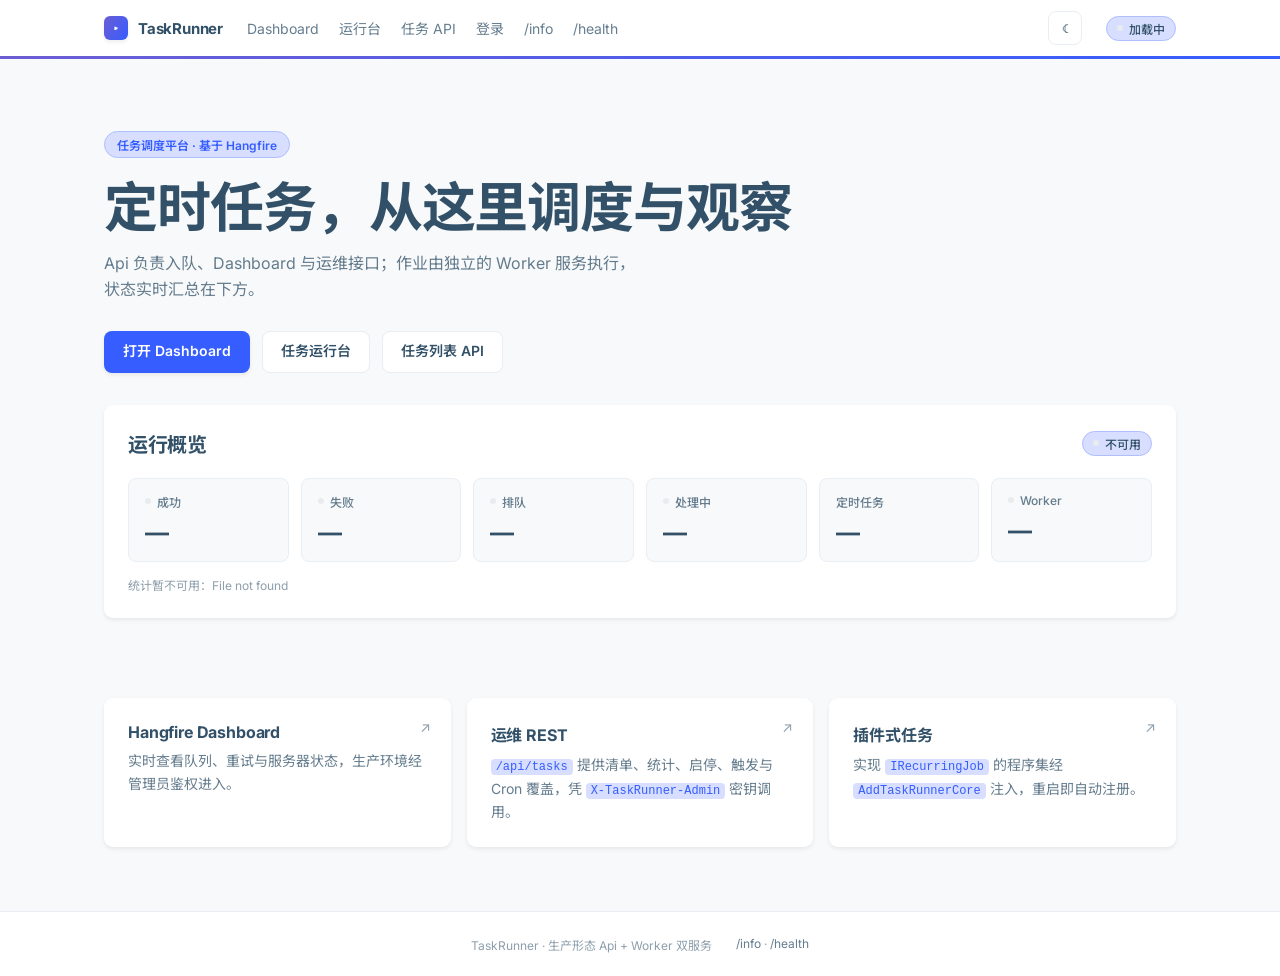
==== commit b86b8e57: "feat: 多队列、定时一次触发与任务运行台 Co-authored-by: Cursor <cursoragent@cursor.com>" ====
--- a/src/TaskRunner.Api/wwwroot/index.html
+++ b/src/TaskRunner.Api/wwwroot/index.html
@@ -533,6 +533,7 @@
             <a class="wordmark" href="/"><span class="mark">▸</span>TaskRunner</a>
             <nav class="nav-links" aria-label="快捷入口">
                 <a href="/taskrunner">Dashboard</a>
+                <a href="/run.html">运行台</a>
                 <a href="/api/tasks">任务 API</a>
                 <a href="/login.html">登录</a>
                 <a href="/info">/info</a>
@@ -551,6 +552,7 @@
             <p class="subhead">Api 负责入队、Dashboard 与运维接口；作业由独立的 Worker 服务执行，状态实时汇总在下方。</p>
             <div class="actions">
                 <a class="btn btn-primary" id="link-dashboard" href="/taskrunner">打开 Dashboard</a>
+                <a class="btn btn-secondary" href="/run.html">任务运行台</a>
                 <a class="btn btn-secondary" href="/api/tasks">任务列表 API</a>
                 <a class="btn btn-secondary" id="link-scalar" href="/scalar" hidden>API 文档 (Scalar)</a>
             </div>
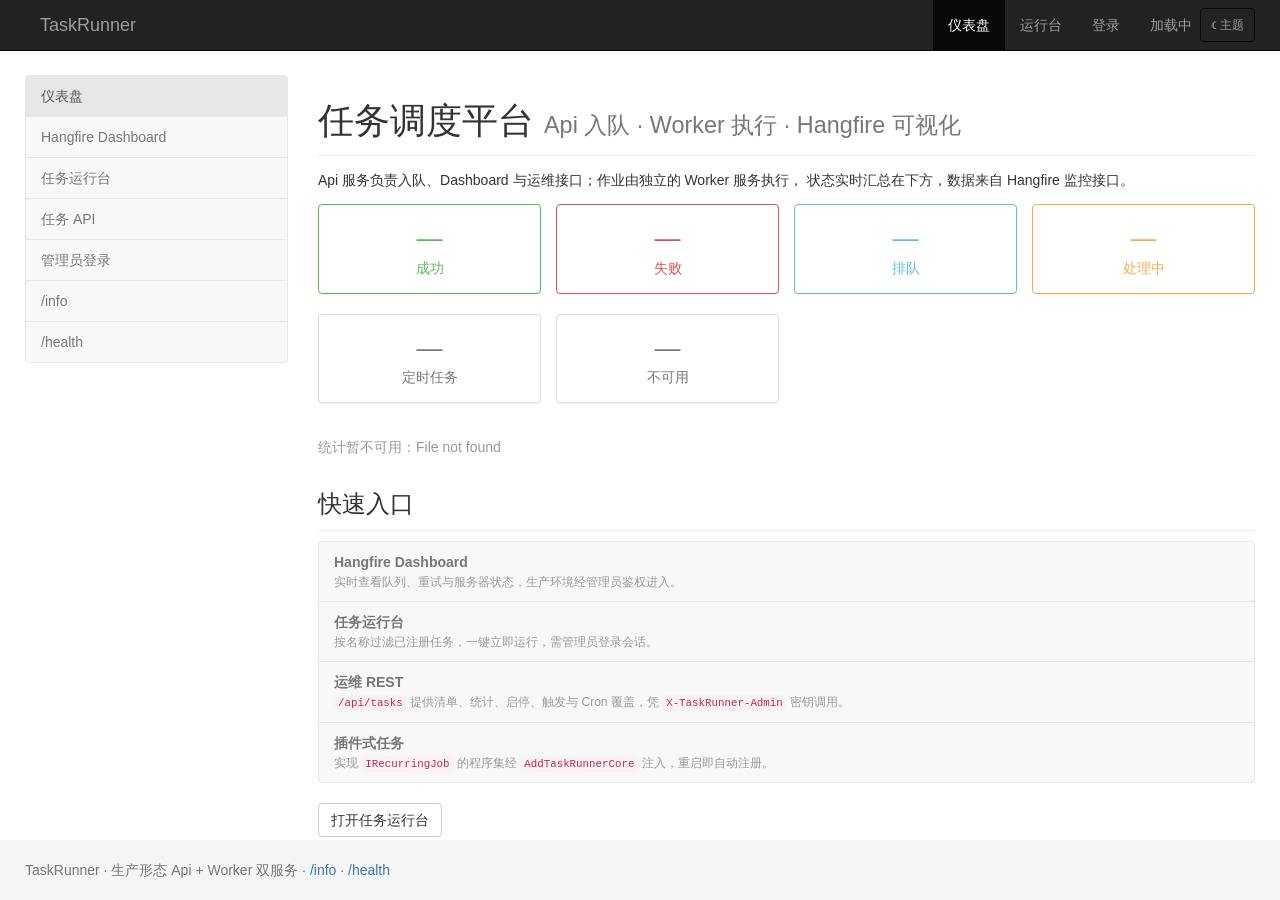
==== commit 6d4de563: "feat: 自定义页面（首页/运行台/登录）改为 Hangfire Dashboard 同款风格" ====
--- a/src/TaskRunner.Api/wwwroot/index.html
+++ b/src/TaskRunner.Api/wwwroot/index.html
@@ -10,601 +10,268 @@
             "data-theme",
             localStorage.getItem("tr-theme") === "dark" ? "dark" : "light");
     </script>
-    <link rel="preconnect" href="https://fonts.googleapis.com" />
-    <link rel="preconnect" href="https://fonts.gstatic.com" crossorigin />
-    <link href="https://fonts.googleapis.com/css2?family=Inter:wght@400;500;600;700&family=Noto+Sans+SC:wght@400;500;700&display=swap" rel="stylesheet" />
     <style>
-        /* 双主题 token：
-           light = LeptonX Light（源自 @volosoft/ngx-lepton-x bootstrap-light.css，紫蓝品牌渐变）
-           dark  = Linear（#010102 近黑画布 + 发丝线 + 薰衣草蓝 #5e6ad2，无渐变无阴影） */
-        :root {
-            --radius: 8px;
-            --radius-lg: 9px;
-        }
+        /* 与 Hangfire Dashboard 同款（Bootstrap 3.3 + hangfire.css）：
+           light = Hangfire 经典（navbar #222 / 链接 #337ab7 / 成功 #5cb85c）
+           dark  = Hangfire 1.8 官方暗色（#22272e 画布 + #2d333b 浮层 + #4d4d4d 边线） */
+        :root { --radius: 4px; }
 
         html[data-theme="light"] {
             color-scheme: light;
-            --body-bg: #f8f9fa;
-            --card-bg: #ffffff;
-            --tile-bg: #f8f9fa;
-            --border-color: #e8eef3;
-            --hover-border: #aebeff;
-            --body-color: #325168;
-            --body-secondary-color: rgba(50, 81, 104, 0.75);
-            --body-tertiary-color: rgba(50, 81, 104, 0.55);
-            --primary: #355dff;
-            --primary-hover: #2a4ae6;
-            --primary-bg-subtle: #d7deff;
-            --primary-border-subtle: #aebeff;
-            --mark-bg: linear-gradient(120deg, #6c5dd3 0%, #355dff 100%);
-            --brand-gradient: linear-gradient(120deg, #6c5dd3 0%, #355dff 100%);
-            --chip-bg: #d7deff;
-            --chip-border: #aebeff;
-            --chip-ink: #355dff;
-            --badge-bg: #d7deff;
-            --badge-border: #aebeff;
-            --badge-ink: #325168;
-            --btn2-hover-bg: #ffffff;
-            --card-hover-bg: #ffffff;
-            --secondary-bg: #e9ecef;
-            --success: #4fbf67;
-            --danger: #c00d49;
-            --shadow-sm: 0 0.125rem 0.25rem rgba(0, 0, 0, 0.075);
-            --shadow: 0 0.5rem 1rem rgba(0, 0, 0, 0.15);
-            --focus-ring: rgba(53, 93, 255, 0.12);
-            --nav-bg: rgba(255, 255, 255, 0.9);
-            --foot-bg: #ffffff;
+            --body-bg: #fff; --text: #333; --text-secondary: #777; --text-muted: #999;
+            --border: #ddd; --border-light: #eee;
+            --link: #337ab7; --link-hover: #23527c;
+            --navbar-bg: #222; --navbar-border: #080808;
+            --navbar-ink: #9d9d9d; --navbar-ink-hover: #fff; --navbar-active-bg: #080808;
+            --sidebar-bg: #f8f8f8; --sidebar-border: #e7e7e7; --sidebar-ink: #777;
+            --sidebar-active-bg: #e7e7e7; --sidebar-active-ink: #555;
+            --btn-bg: #fff; --btn-border: #ccc; --btn-ink: #333;
+            --btn-hover-bg: #e6e6e6; --btn-hover-border: #adadad;
+            --row-hover: #f9f9f9; --well-bg: #f5f5f5;
+            --success: #5cb85c; --danger: #d9534f; --warning: #f0ad4e; --info: #5bc0de; --metric-default: #777;
+            --alert-danger-bg: #f2dede; --alert-danger-border: #ebccd1; --alert-danger-ink: #a94442;
+            --alert-success-bg: #dff0d8; --alert-success-border: #d6e9c6; --alert-success-ink: #3c763d;
+            --footer-bg: #f5f5f5; --code-bg: #f9f2f4; --code-ink: #c7254e; --metric-bg: #fff;
         }
 
         html[data-theme="dark"] {
             color-scheme: dark;
-            --body-bg: #010102;
-            --card-bg: #0f1011;
-            --tile-bg: #010102;
-            --border-color: #23252a;
-            --hover-border: #34343a;
-            --body-color: #f7f8f8;
-            --body-secondary-color: #d0d6e0;
-            --body-tertiary-color: #8a8f98;
-            --primary: #5e6ad2;
-            --primary-hover: #828fff;
-            --primary-bg-subtle: rgba(94, 106, 210, 0.16);
-            --primary-border-subtle: rgba(94, 106, 210, 0.45);
-            --mark-bg: #5e6ad2;
-            --chip-bg: transparent;
-            --chip-border: transparent;
-            --chip-ink: #8a8f98;
-            --badge-bg: #141516;
-            --badge-border: transparent;
-            --badge-ink: #d0d6e0;
-            --btn2-hover-bg: #141516;
-            --card-hover-bg: #141516;
-            --secondary-bg: #34343a;
-            --success: #27a644;
-            --danger: #eb5757;
-            --shadow-sm: none;
-            --shadow: none;
-            --focus-ring: rgba(94, 106, 210, 0.25);
-            --nav-bg: rgba(1, 1, 2, 0.86);
-            --foot-bg: #010102;
-            --radius-lg: 12px;
-        }
-
-        * {
-            box-sizing: border-box;
-        }
-
-        html {
-            background: var(--body-bg);
-        }
+            --body-bg: #22272e; --text: #adbac7; --text-secondary: rgba(255, 255, 255, 0.6); --text-muted: rgba(255, 255, 255, 0.45);
+            --border: #4d4d4d; --border-light: #4d4d4d;
+            --link: #539bf5; --link-hover: #539bf5;
+            --navbar-bg: #2d333b; --navbar-border: transparent;
+            --navbar-ink: rgba(255, 255, 255, 0.6); --navbar-ink-hover: #fff; --navbar-active-bg: #373e47;
+            --sidebar-bg: transparent; --sidebar-border: #4d4d4d; --sidebar-ink: rgba(255, 255, 255, 0.6);
+            --sidebar-active-bg: #373e47; --sidebar-active-ink: #fff;
+            --btn-bg: #2d333b; --btn-border: #4d4d4d; --btn-ink: rgba(255, 255, 255, 0.9);
+            --btn-hover-bg: #373e47; --btn-hover-border: #4d4d4d;
+            --row-hover: #2d333b; --well-bg: #2d333b;
+            --success: #5cb85c; --danger: #d9534f; --warning: #f0ad4e; --info: #5bc0de; --metric-default: #777;
+            --alert-danger-bg: rgba(215, 58, 74, 0.1); --alert-danger-border: rgba(235, 156, 166, 0.3); --alert-danger-ink: rgb(235, 156, 166);
+            --alert-success-bg: rgba(87, 171, 90, 0.1); --alert-success-border: rgba(87, 171, 90, 0.4); --alert-success-ink: rgb(87, 171, 90);
+            --footer-bg: #2d333b; --code-bg: #2d333b; --code-ink: #f97583; --metric-bg: transparent;
+        }
+
+        * { box-sizing: border-box; }
+
+        html, body { height: 100%; }
 
         body {
-            margin: 0;
-            min-height: 100vh;
-            background: var(--body-bg);
-            color: var(--body-color);
-            font-family: "Inter", -apple-system, "Segoe UI", "Noto Sans SC", "PingFang SC", "Microsoft YaHei", sans-serif;
-            font-size: 14px;
-            -webkit-font-smoothing: antialiased;
-        }
-
-        a {
-            color: var(--primary);
-            text-decoration: none;
-        }
-
-            a:hover {
-                text-decoration: underline;
-            }
-
-        [hidden] {
-            display: none !important;
-        }
-
-        :focus-visible {
-            outline: 2px solid var(--primary-border-subtle);
-            outline-offset: 2px;
-        }
-
-        .container {
-            max-width: 1120px;
-            margin: 0 auto;
-            padding: 0 24px;
-        }
-
-        /* ── 顶导航 ─────────────────────────────────────────── */
-
-        .nav {
-            position: sticky;
-            top: 0;
-            z-index: 10;
-            background: var(--nav-bg);
-            backdrop-filter: blur(10px);
-        }
-
-        .nav::after {
-            content: "";
-            display: block;
-            height: 3px;
-            background: var(--brand-gradient, transparent);
-        }
-
-        html[data-theme="dark"] .nav::after {
-            display: none;
-        }
-
-        .nav-inner {
-            height: 56px;
-            display: flex;
-            align-items: center;
-            gap: 24px;
-        }
-
-        .wordmark {
-            display: inline-flex;
-            align-items: center;
-            gap: 10px;
-            font-size: 15px;
-            font-weight: 700;
-            letter-spacing: -0.2px;
-            color: var(--body-color);
-        }
-
-            .wordmark:hover {
-                text-decoration: none;
-            }
-
-        .wordmark .mark {
-            width: 24px;
-            height: 24px;
-            border-radius: 6px;
-            background: var(--mark-bg);
-            color: #fff;
-            display: inline-flex;
-            align-items: center;
-            justify-content: center;
-            font-size: 11px;
-            box-shadow: var(--shadow-sm);
-        }
-
-        .nav-links {
-            display: flex;
-            align-items: center;
-            gap: 20px;
-            font-size: 14px;
-        }
-
-            .nav-links a {
-                color: var(--body-secondary-color);
-            }
-
-                .nav-links a:hover {
-                    color: var(--primary);
-                    text-decoration: none;
-                }
-
-        .nav-spacer {
-            flex: 1;
-        }
-
-        .badge {
-            display: inline-flex;
-            align-items: center;
-            gap: 6px;
-            background: var(--badge-bg);
-            border: 1px solid var(--badge-border);
-            color: var(--badge-ink);
-            font-size: 12px;
-            font-weight: 500;
-            border-radius: 9999px;
-            padding: 3px 10px;
-            white-space: nowrap;
-        }
-
-            .badge .dot {
-                width: 6px;
-                height: 6px;
-                border-radius: 9999px;
-                background: var(--secondary-bg);
-            }
-
-            .badge .dot.ok {
-                background: var(--success);
-            }
-
+            margin: 0; padding-top: 75px;
+            background: var(--body-bg); color: var(--text);
+            font-family: "Helvetica Neue", Helvetica, Arial, "PingFang SC", "Microsoft YaHei", "Noto Sans SC", sans-serif;
+            font-size: 14px; line-height: 1.42857143;
+        }
+
+        a { color: var(--link); text-decoration: none; }
+        a:hover { color: var(--link-hover); text-decoration: underline; }
+        [hidden] { display: none !important; }
+
+        code {
+            padding: 2px 4px; font-size: 90%; color: var(--code-ink);
+            background-color: var(--code-bg); border-radius: var(--radius);
+            font-family: Menlo, Monaco, Consolas, "Courier New", monospace;
+        }
+
+        /* 布局骨架：固定顶栏 + 左侧 #stats 侧栏 + 右侧内容 + 灰底页脚 */
+        .container { padding-left: 25px; padding-right: 25px; }
+        .row { margin-left: -15px; margin-right: -15px; }
+        .col-md-3, .col-md-9 { position: relative; min-height: 1px; padding-left: 15px; padding-right: 15px; }
+        @media (min-width: 992px) {
+            .col-md-3, .col-md-9 { float: left; }
+            #wrap > .container > .row > .col-md-3 { width: 251px; }
+            #wrap > .container > .row > .col-md-9 { width: calc(100% - 251px); }
+        }
+        @media (min-width: 1200px) {
+            #wrap > .container > .row > .col-md-3 { width: 293px; }
+            #wrap > .container > .row > .col-md-9 { width: calc(100% - 293px); }
+        }
+        .row:before, .row:after, .container:before, .container:after { content: " "; display: table; }
+        .row:after, .container:after { clear: both; }
+
+        #wrap { min-height: 100%; height: auto; margin: 0 auto -60px; padding: 0 0 60px; }
+        #footer { background-color: var(--footer-bg); }
+        .credit { margin: 20px 0; word-break: break-word; color: var(--text-secondary); }
+
+        /* 顶栏 */
+        .navbar { min-height: 50px; border: 1px solid transparent; }
+        .navbar-fixed-top { position: fixed; top: 0; left: 0; right: 0; z-index: 1030; border-width: 0 0 1px; }
+        .navbar-inverse { background-color: var(--navbar-bg); border-color: var(--navbar-border); }
+        .navbar .container { display: flex; align-items: center; }
+        .navbar-header { flex: none; }
+        .navbar-brand {
+            display: block; height: 50px; padding: 15px; font-size: 18px; line-height: 20px;
+            color: var(--navbar-ink);
+        }
+        .navbar-brand:hover { color: var(--navbar-ink-hover); text-decoration: none; }
+        .navbar-nav { display: flex; margin: 0 0 0 auto; padding: 0; }
+        .navbar-nav > li { list-style: none; }
+        .navbar-nav > li > a { padding: 15px; line-height: 20px; color: var(--navbar-ink); display: block; }
+        .navbar-nav > li > a:hover { color: var(--navbar-ink-hover); text-decoration: none; }
+        .navbar-nav > li.active > a { color: var(--navbar-ink-hover); background-color: var(--navbar-active-bg); }
+        .navbar-text { margin: 15px 0 15px 15px; color: var(--navbar-ink); white-space: nowrap; }
         .theme-toggle {
-            width: 34px;
-            height: 34px;
-            display: inline-flex;
-            align-items: center;
-            justify-content: center;
-            background: var(--card-bg);
-            border: 1px solid var(--border-color);
-            border-radius: var(--radius);
-            color: var(--body-secondary-color);
-            font-size: 14px;
-            cursor: pointer;
-            transition: border-color 0.15s ease, color 0.15s ease;
-        }
-
-            .theme-toggle:hover {
-                border-color: var(--hover-border);
-                color: var(--primary);
-            }
-
-        /* ── hero ───────────────────────────────────────────── */
-
-        .hero {
-            padding: 72px 0 40px;
-        }
-
-        .eyebrow {
-            display: inline-flex;
-            align-items: center;
-            gap: 8px;
-            background: var(--chip-bg);
-            border: 1px solid var(--chip-border);
-            color: var(--chip-ink);
-            font-size: 12px;
-            font-weight: 600;
-            border-radius: 9999px;
-            padding: 4px 12px;
-            margin: 0 0 20px;
-        }
-
-        h1 {
-            margin: 0 0 14px;
-            font-size: clamp(34px, 5vw, 54px);
-            font-weight: 700;
-            line-height: 1.1;
-            letter-spacing: -0.02em;
-            color: var(--body-color);
-            max-width: 18em;
-        }
-
-        .subhead {
-            margin: 0;
-            max-width: 34em;
-            font-size: 16px;
-            font-weight: 400;
-            line-height: 1.6;
-            color: var(--body-secondary-color);
-        }
-
-        .actions {
-            display: flex;
-            flex-wrap: wrap;
-            gap: 12px;
-            margin-top: 28px;
-        }
+            flex: none; height: 34px; margin: 8px 0 8px 8px; padding: 5px 10px;
+            background: transparent; border: 1px solid var(--navbar-border);
+            border-radius: var(--radius); color: var(--navbar-ink);
+            font-size: 12px; cursor: pointer; font-family: inherit;
+        }
+        .theme-toggle:hover { color: var(--navbar-ink-hover); }
+        @media (max-width: 767px) { .navbar-nav { display: none; } .navbar-text { display: none; } }
+
+        /* 标题与侧栏 */
+        .page-header { padding-bottom: 9px; margin: 20px 0 10px; border-bottom: 1px solid var(--border-light); }
+        .page-header h1 {
+            margin: 0; font-size: 36px; font-weight: 500; overflow: hidden;
+            white-space: nowrap; text-overflow: ellipsis;
+        }
+        .page-header h1 small { font-size: 65%; font-weight: 400; color: var(--text-secondary); line-height: 1; }
+        .page-header h2 { margin: 0; font-size: 24px; font-weight: 500; }
+
+        .list-group { margin-bottom: 20px; padding-left: 0; }
+        .list-group-item {
+            position: relative; display: block; padding: 10px 15px; margin-bottom: -1px;
+            background-color: var(--sidebar-bg); border: 1px solid var(--sidebar-border);
+        }
+        .list-group-item:first-child { border-top-left-radius: var(--radius); border-top-right-radius: var(--radius); }
+        .list-group-item:last-child { margin-bottom: 0; border-bottom-left-radius: var(--radius); border-bottom-right-radius: var(--radius); }
+        a.list-group-item { color: var(--sidebar-ink); }
+        a.list-group-item:hover, a.list-group-item:focus { color: var(--text); text-decoration: none; background-color: var(--sidebar-bg); }
+        a.list-group-item.active { color: var(--sidebar-active-ink); background-color: var(--sidebar-active-bg); border-color: var(--sidebar-border); }
+        a.list-group-item .item-desc { display: block; font-size: 12px; color: var(--text-muted); margin-top: 2px; }
+        a.list-group-item:hover .item-desc { color: var(--text-secondary); }
+        @media (min-width: 992px) { #stats { position: fixed; width: 220px; } }
+        @media (min-width: 1200px) { #stats { width: 262.5px; } }
+
+        /* 度量盒（Hangfire div.metric） */
+        .metric-grid { display: grid; grid-template-columns: repeat(auto-fill, minmax(180px, 1fr)); gap: 0 15px; }
+        div.metric {
+            border: solid 1px transparent; border-radius: var(--radius);
+            box-shadow: 0 1px 1px rgba(0, 0, 0, 0.05); margin-bottom: 20px;
+            background-color: var(--metric-bg);
+            transition: color 0.1s ease-out, background 0.1s ease-out, border 0.1s ease-out;
+        }
+        div.metric .metric-body {
+            padding: 15px 15px 0; font-size: 26px; text-align: center;
+            overflow: hidden; text-overflow: ellipsis;
+        }
+        div.metric .metric-description { padding: 0 15px 15px; text-align: center; color: inherit; }
+        div.metric.metric-success { color: var(--success); border-color: var(--success); }
+        div.metric.metric-danger { color: var(--danger); border-color: var(--danger); }
+        div.metric.metric-warning { color: var(--warning); border-color: var(--warning); }
+        div.metric.metric-info { color: var(--info); border-color: var(--info); }
+        div.metric.metric-default { color: var(--metric-default); border-color: var(--border); }
 
         .btn {
-            display: inline-flex;
-            align-items: center;
-            gap: 8px;
-            font-size: 14px;
-            font-weight: 600;
-            line-height: 1.2;
-            padding: 10px 18px;
-            border-radius: var(--radius);
-            border: 1px solid transparent;
-            transition: background 0.15s ease, border-color 0.15s ease, box-shadow 0.15s ease;
-            min-height: 42px;
-        }
-
-            .btn:hover {
-                text-decoration: none;
-            }
-
-        .btn-primary {
-            background: var(--primary);
-            color: #fff;
-            box-shadow: var(--shadow-sm);
-        }
-
-            .btn-primary:hover {
-                background: var(--primary-hover);
-                color: #fff;
-            }
-
-        .btn-secondary {
-            background: var(--card-bg);
-            color: var(--body-color);
-            border-color: var(--border-color);
-        }
-
-            .btn-secondary:hover {
-                background: var(--btn2-hover-bg);
-                border-color: var(--hover-border);
-                color: var(--primary);
-            }
-
-        /* ── 运行概览卡片 ───────────────────────────────────── */
-
-        .console {
-            background: var(--card-bg);
-            border: 0;
-            border-radius: var(--radius-lg);
-            box-shadow: var(--shadow-sm);
-            padding: 24px;
-            margin: 32px 0 0;
-        }
-
-        .console-head {
-            display: flex;
-            align-items: center;
-            justify-content: space-between;
-            gap: 12px;
-            margin-bottom: 20px;
-        }
-
-            .console-head h2 {
-                margin: 0;
-                font-size: 20px;
-                font-weight: 700;
-                letter-spacing: -0.02em;
-                color: var(--body-color);
-            }
-
-        .stats {
-            display: grid;
-            grid-template-columns: repeat(auto-fit, minmax(150px, 1fr));
-            gap: 12px;
-        }
-
-        .stat {
-            background: var(--tile-bg);
-            border: 1px solid var(--border-color);
-            border-radius: var(--radius);
-            padding: 14px 16px;
-        }
-
-            .stat .label {
-                display: flex;
-                align-items: center;
-                gap: 6px;
-                font-size: 12px;
-                font-weight: 500;
-                color: var(--body-secondary-color);
-                margin-bottom: 8px;
-            }
-
-            .stat .dot {
-                width: 6px;
-                height: 6px;
-                border-radius: 9999px;
-                background: var(--secondary-bg);
-            }
-
-            .stat .dot.ok {
-                background: var(--success);
-            }
-
-            .stat .dot.bad {
-                background: var(--danger);
-            }
-
-            .stat .value {
-                font-size: 24px;
-                font-weight: 700;
-                letter-spacing: -0.02em;
-                color: var(--body-color);
-            }
-
-        .hint {
-            margin: 16px 0 0;
-            font-size: 12px;
-            line-height: 1.4;
-            color: var(--body-tertiary-color);
-            min-height: 1.4em;
-        }
-
-            .hint a {
-                color: var(--primary);
-            }
-
-        /* ── 特性卡 ─────────────────────────────────────────── */
-
-        .features {
-            display: grid;
-            grid-template-columns: repeat(3, 1fr);
-            gap: 16px;
-            padding: 40px 0 64px;
-        }
-
-        .feature {
-            position: relative;
-            display: block;
-            background: var(--card-bg);
-            border: 0;
-            border-radius: var(--radius-lg);
-            box-shadow: var(--shadow-sm);
-            padding: 24px;
-            color: var(--body-color);
-            transition: box-shadow 0.15s ease, transform 0.15s ease, background 0.15s ease, border-color 0.15s ease;
-        }
-
-            .feature:hover {
-                background: var(--card-hover-bg);
-                box-shadow: var(--shadow);
-                transform: translateY(-2px);
-                text-decoration: none;
-            }
-
-        html[data-theme="dark"] .feature {
-            border: 1px solid var(--border-color);
-        }
-
-        html[data-theme="dark"] .feature:hover {
-            transform: none;
-            border-color: var(--hover-border);
-        }
-
-            .feature .arrow {
-                position: absolute;
-                top: 20px;
-                right: 20px;
-                color: var(--body-tertiary-color);
-                font-size: 14px;
-            }
-
-            .feature h3 {
-                margin: 0 0 8px;
-                font-size: 16px;
-                font-weight: 700;
-                letter-spacing: -0.01em;
-            }
-
-            .feature p {
-                margin: 0;
-                font-size: 14px;
-                line-height: 1.6;
-                color: var(--body-secondary-color);
-            }
-
-            .feature code {
-                font-size: 12px;
-                background: var(--chip-bg);
-                border-radius: 4px;
-                padding: 1px 5px;
-                color: var(--chip-ink);
-            }
-
-        /* ── footer ─────────────────────────────────────────── */
-
-        footer {
-            border-top: 1px solid var(--border-color);
-            background: var(--foot-bg);
-            padding: 24px 0;
-            display: flex;
-            flex-wrap: wrap;
-            gap: 8px 24px;
-            justify-content: space-between;
-            font-size: 12px;
-            color: var(--body-tertiary-color);
-        }
-
-            footer a {
-                color: var(--body-secondary-color);
-            }
-
-                footer a:hover {
-                    color: var(--primary);
-                }
-
-        @media (max-width: 900px) {
-            .features {
-                grid-template-columns: 1fr;
-            }
-
-            .nav-links {
-                display: none;
-            }
-
-            .hero {
-                padding-top: 48px;
-            }
-        }
+            display: inline-block; padding: 6px 12px; font-size: 14px; font-weight: 400;
+            line-height: 1.42857143; text-align: center; white-space: nowrap; vertical-align: middle;
+            cursor: pointer; user-select: none; border: 1px solid transparent; border-radius: var(--radius);
+            font-family: inherit; text-decoration: none;
+        }
+        .btn:hover { text-decoration: none; }
+        .btn-default { color: var(--btn-ink); background-color: var(--btn-bg); border-color: var(--btn-border); }
+        .btn-default:hover { background-color: var(--btn-hover-bg); border-color: var(--btn-hover-border); }
+        .btn-primary { color: #fff; background-color: #337ab7; border-color: #2e6da4; }
+        .btn-primary:hover { color: #fff; filter: brightness(0.92); }
+
+        .alert { padding: 15px; margin-bottom: 20px; border: 1px solid transparent; border-radius: var(--radius); }
+        .alert-danger { color: var(--alert-danger-ink); background-color: var(--alert-danger-bg); border-color: var(--alert-danger-border); }
+
+        .text-muted { color: var(--text-muted); }
+        .section-gap { margin-top: 30px; }
     </style>
 </head>
 <body>
-    <header class="nav">
-        <div class="container nav-inner">
-            <a class="wordmark" href="/"><span class="mark">▸</span>TaskRunner</a>
-            <nav class="nav-links" aria-label="快捷入口">
-                <a href="/taskrunner">Dashboard</a>
-                <a href="/run.html">运行台</a>
-                <a href="/api/tasks">任务 API</a>
-                <a href="/login.html">登录</a>
-                <a href="/info">/info</a>
-                <a href="/health">/health</a>
-            </nav>
-            <span class="nav-spacer"></span>
-            <button class="theme-toggle" id="theme-toggle" type="button" aria-label="切换亮暗主题">☾</button>
-            <span class="badge" id="role-badge"><span class="dot" id="role-dot"></span><span id="role-text">加载中</span></span>
+    <div id="wrap">
+        <div class="navbar navbar-inverse navbar-fixed-top">
+            <div class="container">
+                <div class="navbar-header">
+                    <a class="navbar-brand" href="/">TaskRunner</a>
+                </div>
+                <ul class="nav navbar-nav navbar-right">
+                    <li class="active"><a href="/">仪表盘</a></li>
+                    <li><a href="/run.html">运行台</a></li>
+                    <li><a href="/login.html">登录</a></li>
+                </ul>
+                <span class="navbar-text" id="role-badge"><span id="role-text">加载中</span></span>
+                <button class="theme-toggle" id="theme-toggle" type="button" aria-label="切换亮暗主题">☾ 主题</button>
+            </div>
         </div>
-    </header>
-
-    <main class="container">
-        <section class="hero">
-            <p class="eyebrow">任务调度平台 · 基于 Hangfire</p>
-            <h1>定时任务，从这里调度与观察</h1>
-            <p class="subhead">Api 负责入队、Dashboard 与运维接口；作业由独立的 Worker 服务执行，状态实时汇总在下方。</p>
-            <div class="actions">
-                <a class="btn btn-primary" id="link-dashboard" href="/taskrunner">打开 Dashboard</a>
-                <a class="btn btn-secondary" href="/run.html">任务运行台</a>
-                <a class="btn btn-secondary" href="/api/tasks">任务列表 API</a>
-                <a class="btn btn-secondary" id="link-scalar" href="/scalar" hidden>API 文档 (Scalar)</a>
+
+        <div class="container">
+            <div class="row">
+                <div class="col-md-3">
+                    <div class="block" id="stats">
+                        <div class="list-group">
+                            <a class="list-group-item active" href="/">仪表盘</a>
+                            <a class="list-group-item" href="/taskrunner" id="link-dashboard">Hangfire Dashboard</a>
+                            <a class="list-group-item" href="/run.html">任务运行台</a>
+                            <a class="list-group-item" href="/api/tasks">任务 API</a>
+                            <a class="list-group-item" href="/login.html">管理员登录</a>
+                            <a class="list-group-item" href="/info">/info</a>
+                            <a class="list-group-item" href="/health">/health</a>
+                        </div>
+                    </div>
+                </div>
+                <div class="col-md-9">
+                    <div class="page-header">
+                        <h1>任务调度平台 <small>Api 入队 · Worker 执行 · Hangfire 可视化</small></h1>
+                    </div>
+
+                    <p>
+                        Api 服务负责入队、Dashboard 与运维接口；作业由独立的 Worker 服务执行，
+                        状态实时汇总在下方，数据来自 Hangfire 监控接口。
+                    </p>
+
+                    <div class="metric-grid" aria-label="运行概览">
+                        <div class="metric metric-success"><div class="metric-body" data-k="succeeded">—</div><div class="metric-description">成功</div></div>
+                        <div class="metric metric-danger"><div class="metric-body" data-k="failed">—</div><div class="metric-description">失败</div></div>
+                        <div class="metric metric-info"><div class="metric-body" data-k="enqueued">—</div><div class="metric-description">排队</div></div>
+                        <div class="metric metric-warning"><div class="metric-body" data-k="processing">—</div><div class="metric-description">处理中</div></div>
+                        <div class="metric metric-default"><div class="metric-body" data-k="recurring">—</div><div class="metric-description">定时任务</div></div>
+                        <div class="metric metric-default" id="metric-servers"><div class="metric-body" data-k="servers">—</div><div class="metric-description" id="worker-text">Worker</div></div>
+                    </div>
+                    <p class="text-muted" id="hint">正在加载统计…</p>
+
+                    <div class="page-header section-gap"><h2>快速入口</h2></div>
+                    <div class="list-group">
+                        <a class="list-group-item" href="/taskrunner" id="link-dashboard-entry">
+                            <strong>Hangfire Dashboard</strong>
+                            <span class="item-desc">实时查看队列、重试与服务器状态，生产环境经管理员鉴权进入。</span>
+                        </a>
+                        <a class="list-group-item" href="/run.html">
+                            <strong>任务运行台</strong>
+                            <span class="item-desc">按名称过滤已注册任务，一键立即运行，需管理员登录会话。</span>
+                        </a>
+                        <a class="list-group-item" href="/api/tasks">
+                            <strong>运维 REST</strong>
+                            <span class="item-desc"><code>/api/tasks</code> 提供清单、统计、启停、触发与 Cron 覆盖，凭 <code>X-TaskRunner-Admin</code> 密钥调用。</span>
+                        </a>
+                        <a class="list-group-item" href="/info">
+                            <strong>插件式任务</strong>
+                            <span class="item-desc">实现 <code>IRecurringJob</code> 的程序集经 <code>AddTaskRunnerCore</code> 注入，重启即自动注册。</span>
+                        </a>
+                    </div>
+                    <a class="btn btn-primary" id="link-scalar" href="/scalar" hidden>API 文档 (Scalar)</a>
+                    <a class="btn btn-default" id="link-run" href="/run.html">打开任务运行台</a>
+                </div>
             </div>
-
-            <section class="console" aria-label="运行概览">
-                <div class="console-head">
-                    <h2>运行概览</h2>
-                    <span class="badge"><span class="dot" id="worker-dot"></span><span id="worker-text">检查中</span></span>
-                </div>
-                <div class="stats">
-                    <div class="stat"><span class="label"><span class="dot" data-dot="succeeded"></span>成功</span><span class="value" data-k="succeeded">—</span></div>
-                    <div class="stat"><span class="label"><span class="dot" data-dot="failed"></span>失败</span><span class="value" data-k="failed">—</span></div>
-                    <div class="stat"><span class="label"><span class="dot" data-dot="enqueued"></span>排队</span><span class="value" data-k="enqueued">—</span></div>
-                    <div class="stat"><span class="label"><span class="dot" data-dot="processing"></span>处理中</span><span class="value" data-k="processing">—</span></div>
-                    <div class="stat"><span class="label">定时任务</span><span class="value" data-k="recurring">—</span></div>
-                    <div class="stat"><span class="label"><span class="dot" data-dot="servers"></span>Worker</span><span class="value" data-k="servers">—</span></div>
-                </div>
-                <p class="hint" id="hint">正在加载统计…</p>
-            </section>
-        </section>
-
-        <section class="features" aria-label="能力入口">
-            <a class="feature" href="/taskrunner">
-                <span class="arrow">↗</span>
-                <h3>Hangfire Dashboard</h3>
-                <p>实时查看队列、重试与服务器状态，生产环境经管理员鉴权进入。</p>
-            </a>
-            <a class="feature" href="/api/tasks">
-                <span class="arrow">↗</span>
-                <h3>运维 REST</h3>
-                <p><code>/api/tasks</code> 提供清单、统计、启停、触发与 Cron 覆盖，凭 <code>X-TaskRunner-Admin</code> 密钥调用。</p>
-            </a>
-            <a class="feature" href="/info">
-                <span class="arrow">↗</span>
-                <h3>插件式任务</h3>
-                <p>实现 <code>IRecurringJob</code> 的程序集经 <code>AddTaskRunnerCore</code> 注入，重启即自动注册。</p>
-            </a>
-        </section>
-    </main>
-
-    <footer>
-        <div class="container" style="display:flex;flex-wrap:wrap;gap:8px 24px;justify-content:space-between;">
-            <span>TaskRunner · 生产形态 Api + Worker 双服务</span>
-            <span><a href="/info">/info</a> · <a href="/health">/health</a></span>
         </div>
-    </footer>
+    </div>
+
+    <div id="footer">
+        <div class="container">
+            <div class="credit">
+                TaskRunner<span id="version"></span> · 生产形态 Api + Worker 双服务 · <a href="/info">/info</a> · <a href="/health">/health</a>
+            </div>
+        </div>
+    </div>
 
     <script>
         (function () {
             const toggle = document.getElementById("theme-toggle");
             const syncIcon = () => {
-                toggle.textContent = document.documentElement.getAttribute("data-theme") === "dark" ? "☀" : "☾";
+                toggle.textContent = document.documentElement.getAttribute("data-theme") === "dark" ? "☀ 主题" : "☾ 主题";
             };
             toggle.addEventListener("click", () => {
                 const next = document.documentElement.getAttribute("data-theme") === "dark" ? "light" : "dark";
@@ -621,11 +288,17 @@
             const dashboard = document.getElementById("link-dashboard");
             const roleText = document.getElementById("role-text");
             const workerText = document.getElementById("worker-text");
-            const workerDot = document.getElementById("worker-dot");
+            const serversBox = document.getElementById("metric-servers");
 
             try {
                 const info = await fetch("/info").then((r) => r.json());
-                if (info.dashboard) dashboard.href = info.dashboard;
+                if (info.dashboard) {
+                    dashboard.href = info.dashboard;
+                    const entry = document.getElementById("link-dashboard-entry");
+                    if (entry) entry.href = info.dashboard;
+                }
+                const versionEl = document.getElementById("version");
+                if (versionEl && info.version) versionEl.textContent = " v" + info.version;
                 if (roleText) {
                     const parts = [info.environment, info.role].filter(Boolean);
                     if (parts.length) roleText.textContent = parts.join(" · ") + (info.readOnly ? " · 只读" : "");
@@ -637,12 +310,6 @@
             } catch (_) {
                 /* keep defaults */
             }
-
-            const dots = {
-                succeeded: document.querySelector('[data-dot="succeeded"]'),
-                failed: document.querySelector('[data-dot="failed"]'),
-                servers: document.querySelector('[data-dot="servers"]')
-            };
 
             try {
                 const stats = await fetch("/api/tasks/statistics").then((r) => {
@@ -653,15 +320,8 @@
                     const el = document.querySelector('[data-k="' + key + '"]');
                     if (el) el.textContent = stats[key] ?? "—";
                 }
-                const setDot = (el, on, bad) => {
-                    if (!el) return;
-                    el.className = "dot" + (on ? (bad ? " bad" : " ok") : "");
-                };
-                setDot(dots.succeeded, stats.succeeded > 0, false);
-                setDot(dots.failed, stats.failed > 0, true);
                 const online = (stats.servers ?? 0) > 0;
-                setDot(dots.servers, online, false);
-                if (workerDot) workerDot.className = "dot" + (online ? " ok" : "");
+                serversBox.className = "metric " + (online ? "metric-success" : "metric-danger");
                 if (workerText) workerText.textContent = online ? "Worker 在线 ×" + stats.servers : "无 Worker";
                 hint.textContent = "数据来自 Hangfire 监控接口。";
             } catch (err) {
@@ -671,6 +331,7 @@
                 } else {
                     hint.textContent = "统计暂不可用：" + (err.message || "未知错误");
                     if (workerText) workerText.textContent = "不可用";
+                    serversBox.className = "metric metric-default";
                 }
             }
         })();
